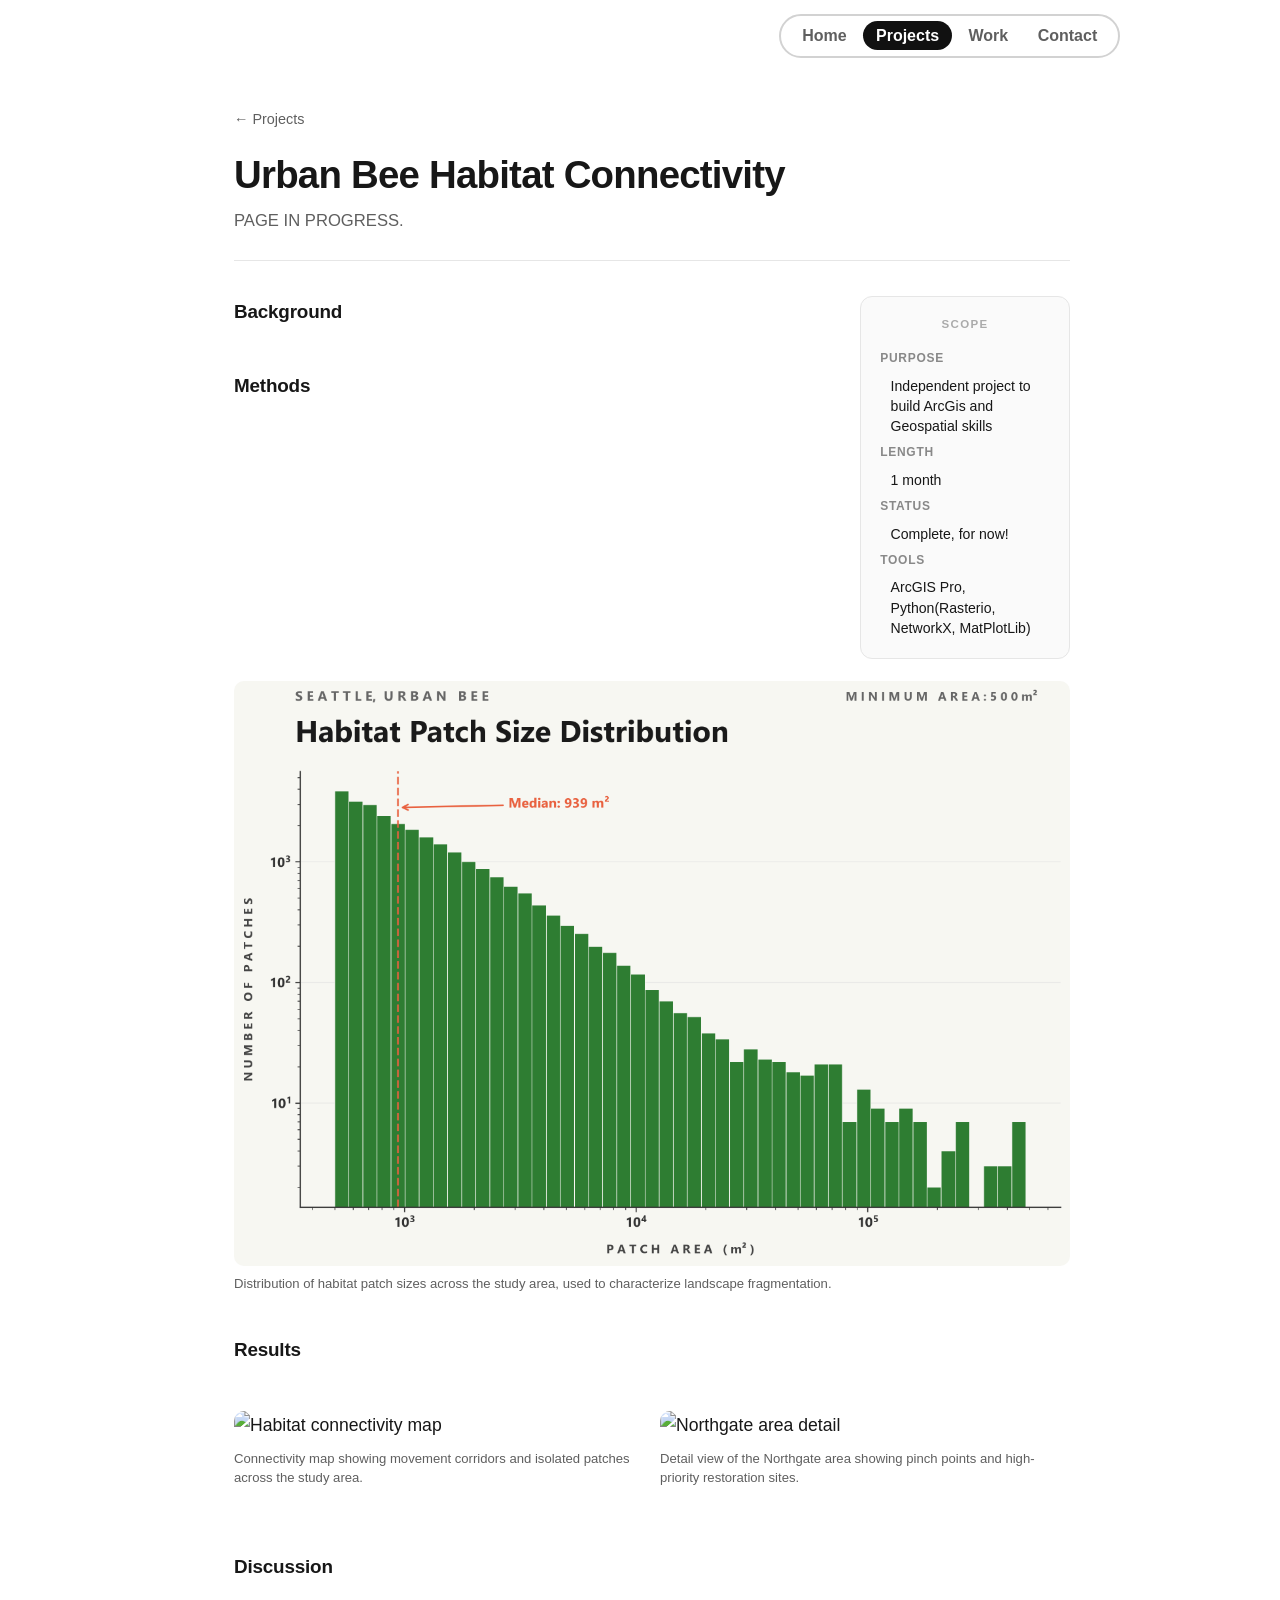
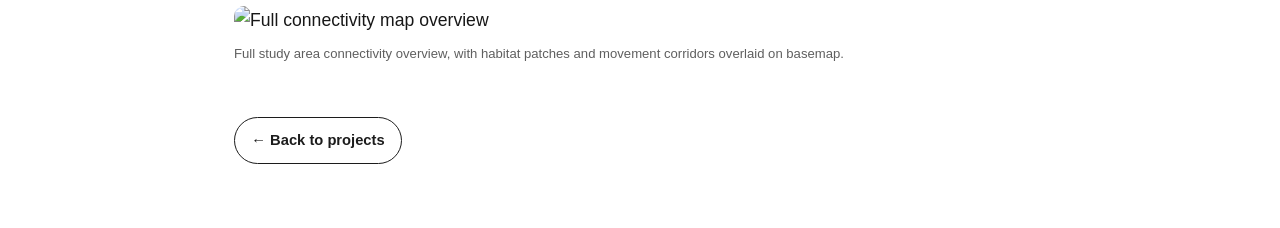
==== bee-connectivity.html @ 2d6f5b52 "Remove credit in footers" ====
<!DOCTYPE html>
<html lang="en">
  <head>
    <meta charset="utf-8" />
    <meta name="viewport" content="width=device-width,initial-scale=1" />
    <title>Urban Bee Habitat Connectivity | Samantha Hordyk</title>
    <link rel="stylesheet" href="styles.css" />
  </head>
  <body>
    <header class="site-header">
      <nav class="nav container">
        <div class="header-left"></div>
        <ul class="nav-links">
          <li><a href="index.html">Home</a></li>
          <li><a href="projects.html" class="active">Projects</a></li>
          <li><a href="work.html">Work</a></li>
          <li><a href="contact.html">Contact</a></li>
        </ul>
      </nav>
    </header>

    <main class="pj-page">
      <div class="pj-inner">
        <a href="projects.html" class="project-breadcrumb">&#8592; Projects</a>

        <header class="pj-header">
          <h1>Urban Bee Habitat Connectivity</h1>
          <p class="pj-lede">
            PAGE IN PROGRESS. 
          </p>
        </header>

        <div class="pj-layout">

          <aside class="pj-sidebar">
            <div class="scope-box">
              <p class="scope-label">SCOPE</p>
              <dl class="scope-list">
                <dt>Purpose</dt>
                <dd>Independent project to build ArcGis and Geospatial skills</dd>
                <dt>Length</dt>
                <dd>1 month</dd>
                <dt>Status</dt>
                <dd>Complete, for now!</dd>
                <dt>Tools</dt>
                <dd>ArcGIS Pro, Python(Rasterio, NetworkX, MatPlotLib)</dd>
              </dl>
            </div>
          </aside>

          <div class="pj-body">

            <section class="pj-section">
              <h2>Background</h2>
             
            </section>

            <section class="pj-section">
              <h2>Methods</h2>
              

              <figure class="pj-fig-placeholder">
                <img src="assets/Bees/patch_size_histogram_500_k100.png" alt="Patch size histogram" style="width:100%;border-radius:10px;display:block;" />
                <figcaption>Distribution of habitat patch sizes across the study area, used to characterize landscape fragmentation.</figcaption>
              </figure>

              
              </p>
            </section>

            <section class="pj-section">
              <h2>Results</h2>
              

              <div class="pj-fig-grid">
                <figure class="pj-fig-placeholder">
                  <img src="assets/Bees/connectivity_map_basemap_500_full.png" alt="Habitat connectivity map" style="width:100%;border-radius:10px;display:block;" />
                  <figcaption>Connectivity map showing movement corridors and isolated patches across the study area.</figcaption>
                </figure>
                <figure class="pj-fig-placeholder">
                  <img src="assets/Bees/northgate_detail_500_full.png" alt="Northgate area detail" style="width:100%;border-radius:10px;display:block;" />
                  <figcaption>Detail view of the Northgate area showing pinch points and high-priority restoration sites.</figcaption>
                </figure>
              </div>
            </section>

            <section class="pj-section">
              <h2>Discussion</h2>
              

              <figure class="pj-fig-placeholder pj-fig-wide">
                <img src="assets/Bees/connectivity_map_basemap_500_full.png" alt="Full connectivity map overview" style="width:100%;border-radius:10px;display:block;object-fit:cover;max-height:340px;" />
                <figcaption>Full study area connectivity overview, with habitat patches and movement corridors overlaid on basemap.</figcaption>
              </figure>

              <p>
                
              </p>
            </section>

          </div><!-- /pj-body -->

        </div><!-- /pj-layout -->

        <div class="project-actions">
          <a href="projects.html" class="button button-outline">&#8592; Back to projects</a>
        </div>
      </div><!-- /pj-inner -->
    </main>

    <script src="script.js"></script>
  </body>
</html>
---- styles.css ----
:root {
  --bg: #ffffff;
  --surface: #ffffff;
  --text: #171717;
  --muted: #5f5f5f;
  --accent: #1c1c1c;
  --accent-soft: #f6f6f6;
  --border: #e6e6e6;
  --radius: 14px;
  --shadow: 0 2px 8px rgba(0, 0, 0, 0.03);
}

* {
  box-sizing: border-box;
}

body {
  margin: 0;
  font-family: -apple-system, BlinkMacSystemFont, "SF Pro Text", "SF Pro Display",
    "Helvetica Neue", Helvetica, Arial, sans-serif;
  font-size: 110%; /* ~17.6px base */
  line-height: 1.7;
  color: var(--text);
  background: var(--bg);
  min-height: 100vh;
}

img {
  max-width: 100%;
  display: block;
}

.container {
  width: min(960px, calc(100% - 5rem));
  margin: 0 auto;
}

.site-header {
  position: sticky;
  top: 0;
  z-index: 50;
  backdrop-filter: blur(5px);
  background: rgba(255, 255, 255, 0.95);
  border-bottom: none;
}

.nav {
  min-height: 72px;
  display: flex;
  align-items: center;
  justify-content: space-between;
  gap: 1rem;
}

.header-left {
  position: relative;
  margin-left: 55px;
}

.earth-widget {
  width: 46px;
  height: 46px;
  border-radius: 50%;
  border: 3px solid #df5252;
  background: #ffffff;
  display: grid;
  place-items: center;
  cursor: pointer;
  padding: 0;
}

.earth-icon {
  width: 33px;
  height: 33px;
  border-radius: 50%;
  background: url("assets/earthicon.jpg") center / cover no-repeat;
  border: 1px solid #abd7e2;
}

.co2-popover {
  position: absolute;
  left: 0;
  top: calc(100% + 8px);
  min-width: 190px;
  padding: 0.55rem 0.65rem;
  border: 2px solid #e06a6a;
  border-radius: 10px;
  background: #ffffff;
  color: var(--text);
  box-shadow: none;
}

.co2-popover p {
  margin: 0;
  font-size: 0.86rem;
  line-height: 1.35;
}

.co2-popover p:first-child {
  white-space: nowrap;
}

.co2-popover sub {
  font-size: 0.68em;
  vertical-align: baseline;
  position: relative;
  bottom: -0.2em;
}

.co2-source {
  margin-top: 0.2rem;
  font-size: 0.73rem !important;
  line-height: 1.1;
  color: #7d7d7d;
}

.sr-only {
  position: absolute;
  width: 1px;
  height: 1px;
  padding: 0;
  margin: -1px;
  overflow: hidden;
  clip: rect(0, 0, 0, 0);
  white-space: nowrap;
  border: 0;
}

.nav-links {
  margin: 0;
  padding: 0.34rem 0.48rem;
  list-style: none;
  display: flex;
  gap: 0.2rem;
  flex-wrap: wrap;
  border: 2px solid #d2d2d2;
  border-radius: 999px;
  background: #ffffff;
}

.nav-links a {
  text-decoration: none;
  color: var(--muted);
  font-weight: 600;
  font-size: 1rem;
  padding: 0.38rem 0.82rem;
  border-radius: 999px;
}

.nav-links a:hover {
  color: var(--text);
  background: #f5f5f5;
}

.nav-links a.active {
  color: #ffffff;
  background: #111111;
}

.nav-links a.active:hover {
  color: #ffffff;
  background: #111111;
}

.hero {
  position: relative;
  overflow: hidden;
  padding: 4.5rem 0 3.2rem;
}

.hero-content {
  position: relative;
  text-align: center;
  z-index: 2;
}

.profile-row {
  position: relative;
  width: 100%;
  display: flex;
  align-items: center;
  justify-content: center;
  margin: 0 auto 1.65rem;
  transform: translateX(-54px);
}

.profile-wrap {
  position: relative;
  width: 164px;
  height: 164px;
  margin: 0;
  filter: none;
  transform: translateX(0);
}

.profile-photo {
  width: 100%;
  height: 100%;
  object-fit: cover;
  border-radius: 50%;
  margin: 0;
  border: 5px solid #d3d3d3;
  position: relative;
  z-index: 2;
  box-shadow:
    0 10px 24px rgba(0, 0, 0, 0.14),
    0 3px 8px rgba(0, 0, 0, 0.08);
}

.status-pill {
  display: inline-flex;
  align-items: center;
  justify-content: center;
  padding: 0.38rem 0.78rem;
  border-radius: 999px;
  font-size: 0.8rem;
  font-weight: 500;
  margin: 0;
  position: absolute;
  left: calc(50% + 96px);
  top: 50%;
  transform: translateY(-50%);
}

.status-pill-rainbow {
  border: 2.5px solid transparent;
  background: linear-gradient(#ffffff, #ffffff) padding-box,
    linear-gradient(
        120deg,
        #ff7a7a,
        #ffb86b,
        #ffe56b,
        #7ee787,
        #7dd3fc,
        #c4b5fd,
        #ff7a7a
      )
      border-box;
  background-size: 100% 100%, 280% 280%;
  background-position: 0 0, 0% 50%;
  animation: rainbow-shimmer 3.8s linear infinite;
}

.intro {
  font-size: 1rem;
  margin: 0 0 0.62rem;
  color: var(--muted);
}

.name {
  margin: 0 0 1.35rem;
  font-family: -apple-system, BlinkMacSystemFont, "SF Pro Display", "SF Pro Text",
    "Helvetica Neue", Helvetica, Arial, sans-serif;
  font-size: clamp(2.2rem, 5.4vw, 3.2rem);
  line-height: 1.05;
  letter-spacing: 0.012em;
}

.hero-line {
  width: min(640px, 100%);
  margin: 0 auto 1.35rem;
  font-size: 1.1rem;
  line-height: 1.55;
  color: var(--text);
}

.hero-actions {
  margin-top: 0;
  display: flex;
  justify-content: center;
  gap: 0.6rem;
  flex-wrap: wrap;
}

.hero-actions .button {
  padding: 0.82rem 1.3rem;
  font-size: 1.06rem;
}

.button {
  border: 1px solid var(--border);
  border-radius: 999px;
  padding: 0.62rem 1.02rem;
  font-weight: 600;
  text-decoration: none;
  cursor: pointer;
  font-size: 0.92rem;
}

.button-primary {
  background: #111111;
  color: #fff;
  border-color: #111111;
}

.button-primary:hover {
  background: #000000;
}

.button-outline {
  border-color: var(--accent);
  color: var(--accent);
  background: #fff;
}

.button-outline:hover {
  background: var(--accent-soft);
}

.rainbow-outline {
  position: relative;
  color: var(--text);
  border: 2px solid transparent;
  background: linear-gradient(
      #ffffff,
      #ffffff
    )
    padding-box,
    linear-gradient(
      120deg,
      #ff7a7a,
      #ffb86b,
      #ffe56b,
      #7ee787,
      #7dd3fc,
      #c4b5fd,
      #ff7a7a
    )
    border-box;
  background-size: 100% 100%, 280% 280%;
  background-position: 0 0, 0% 50%;
  animation: rainbow-shimmer 4s linear infinite;
}

@keyframes rainbow-shimmer {
  0% {
    background-position: 0 0, 0% 50%;
  }
  50% {
    background-position: 0 0, 100% 50%;
  }
  100% {
    background-position: 0 0, 200% 50%;
  }
}

.section {
  padding: 2.5rem 0;
}

.about p,
.page-intro p,
.cv-entry p,
.education-card p,
.project-detail-copy p,
.contact-card p {
  color: var(--muted);
}

.about p {
  font-size: 1.16rem;
  line-height: 1.78;
}

.about {
  max-width: 780px;
  margin-top: 2.1rem;
  margin-bottom: 2.5rem;
  margin-left: auto;
  margin-right: auto;
  border-top: 1px solid #ededed;
  border-bottom: 1px solid #ededed;
  padding-top: 1.3rem;
  padding-bottom: 1.3rem;
}

.page-main {
  padding: 2rem 0 3.4rem;
}

.page-intro h1,
.section h2 {
  margin-bottom: 0.5rem;
}

.page-intro h1 {
  font-size: clamp(2.1rem, 4.6vw, 2.8rem);
  font-weight: 800;
  line-height: 1.1;
  letter-spacing: -0.02em;
}

.projects-page {
  min-height: calc(100vh - 140px);
  padding-left: 4.5rem;
  padding-right: 4.5rem;
}

.projects-stage {
  min-height: calc(100vh - 220px);
  display: grid;
  grid-template-rows: 2fr 1fr;
  gap: 2.7rem;
}

.project-gallery {
  display: grid;
  grid-template-columns: repeat(3, minmax(0, 1fr));
  gap: 1.6rem;
  max-width: 860px;
  margin: 0 auto;
}
.project-thumb {
  display: flex;
  flex-direction: column;
  align-items: center;
  text-decoration: none;
  color: inherit;
  gap: 0.75rem;
}

.project-thumb-media {
  width: 100%;
  aspect-ratio: 1 / 1; /* make tiles square */
  overflow: hidden;
  border-radius: 12px;
  background: #fff;
  box-shadow: 0 6px 18px rgba(12,12,12,0.06);
  border: 1.5px solid #e2e8f0;
}

.project-thumb-media img {
  width: 100%;
  height: 100%;
  object-fit: cover;
  display: block;
}

.project-thumb-placeholder {
  background: linear-gradient(135deg, #e8f0e8 0%, #d4e8d4 50%, #c8dfc8 100%);
}

/* smooth image transform and specific zoom for one tile */
.project-thumb-media img {
  transition: transform 260ms cubic-bezier(.2,.9,.3,1);
  transform-origin: center center;
}
.project-thumb-media img.zoom-in {
  transform: scale(1.08);
}

.project-thumb-title {
  display: flex;
  justify-content: center;
  align-items: center;
  margin-top: 0.6rem;
  text-align: center;
  font-size: 0.92rem;
  font-weight: 600;
  color: #ffffff;
  padding: 0.55rem 1rem;
  border-radius: 12px;
  background: #c4c4c4;
  border: 2px solid transparent;
  width: 100%;
  transition: background 200ms;
}

.project-thumb:hover .project-thumb-title {
  background: #b0b0b0;
}

/* Add spacing between the intro and the gallery */
.projects-stage { margin-top: 3rem; }

.project-detail {
  display: grid;
  grid-template-columns: 1fr minmax(180px, 34%);
  gap: 1rem;
  background: transparent;
  border: 0;
  border-radius: 0;
  box-shadow: none;
  padding: 0;
  min-height: 100%;
}

.project-detail-copy h2 {
  margin-top: 0.1rem;
  margin-bottom: 0.45rem;
}

.project-detail-copy p {
  margin: 0;
  color: var(--muted);
  font-size: 1rem;
}

.project-detail-description {
  display: grid;
  gap: 0.55rem;
}

.project-detail-side {
  border: 0;
  border-radius: 0;
  min-height: 170px;
  display: grid;
  place-items: center;
  overflow: visible;
  background: transparent;
}

.project-detail-side img {
  width: 100%;
  height: 100%;
  max-height: 340px;
  object-fit: contain;
}

.project-detail-side p {
  margin: 0;
  font-size: 0.82rem;
  color: #9a9a9a;
}

.project-detail-side.is-empty img {
  display: none;
}

.cv-layout {
  display: grid;
  gap: 3.2rem;
  max-width: 820px;
  margin-top: 1.2rem;
  margin-bottom: 1.4rem;
  margin-left: auto;
  margin-right: auto;
  padding-left: 2.5rem;
  padding-right: 2.5rem;
}

.cv-page-heading {
  font-size: clamp(2.1rem, 4.6vw, 2.8rem);
  font-weight: 800;
  line-height: 1.08;
  margin: 0 0 0.8rem;
  letter-spacing: -0.02em;
  padding-bottom: 0.9rem;
  position: relative;
}

.cv-page-heading::after {
  content: '';
  position: absolute;
  bottom: 0;
  left: 0;
  width: 2.8rem;
  height: 1.5px;
  background: #cccccc;
}

.cv-page-subhead {
  color: var(--muted);
  font-size: 1rem;
  margin: 0 0 1.6rem;
}

.cv-section-label {
  font-size: 0.78rem;
  font-weight: 700;
  letter-spacing: 0.1em;
  text-transform: uppercase;
  color: #aaaaaa;
  margin: 0 0 1.8rem;
}

.cv-experience {
  display: grid;
  gap: 0;
  padding-left: 2rem;
}

.cv-experience h2,
.cv-education h2 {
  margin: 0 0 0.6rem;
}

.cv-entry {
  position: relative;
  padding: 0 0 0.5rem 1.8rem;
  margin-bottom: 2.2rem;
}

/* pin circle head */
.cv-entry::before {
  content: '';
  position: absolute;
  left: -0.45rem;
  top: 3px;
  width: 13px;
  height: 13px;
  border-radius: 50%;
  background: #9aabb8;
  box-shadow: 0 1px 3px rgba(0,0,0,0.18);
  z-index: 1;
}

/* vertical line runs only the height of the entry content, stops before the margin gap */
.cv-entry::after {
  content: '';
  position: absolute;
  left: 0;
  top: 16px;
  bottom: 0;
  width: 1.5px;
  background: #dedede;
}

.cv-entry:last-child {
  margin-bottom: 0;
}

.cv-entry-head,
.education-head {
  display: flex;
  justify-content: space-between;
  align-items: baseline;
  gap: 1rem;
  margin-bottom: 0.25rem;
}

.cv-entry-head h3,
.education-head h3 {
  margin: 0;
  font-size: 1.06rem;
  font-weight: 700;
}

.cv-entry-head span,
.education-head span {
  color: #aaaaaa;
  font-size: 0.88rem;
  font-weight: 500;
  white-space: nowrap;
  flex-shrink: 0;
}

.cv-org {
  margin: 0 0 0.4rem;
  color: #7a8fa6;
  font-weight: 800;
  font-size: 0.95rem;
}

.cv-entry p:last-child {
  margin: 0;
}

.education-grid {
  display: grid;
  grid-template-columns: repeat(2, minmax(0, 1fr));
  gap: 1rem;
}

.education-card {
  border: 1px solid var(--border);
  border-radius: 12px;
  padding: 1rem;
  background: #ffffff;
  box-shadow: none;
}

.education-card p {
  margin: 0.4rem 0 0;
  font-size: 0.88rem;
}

.cv-awards {
  padding-top: 0.2rem;
}

.cv-awards .cv-section-label {
  color: var(--text);
  letter-spacing: 0.06em;
  text-align: left;
  margin-bottom: 0.4rem;
}

.cv-awards-list {
  margin: 0;
  color: var(--muted);
  font-size: 0.95rem;
  line-height: 1.9;
  text-align: center;
}

.contact-page {
  padding-left: 2.5rem;
  padding-right: 2.5rem;
}

.contact-page .contact-actions {
  display: flex;
  flex-direction: column;
  align-items: center;
  gap: 0.75rem;
  margin-top: 1.6rem;
}

.contact-centered {
  display: flex;
  flex-direction: column;
  align-items: center;
  padding-top: 1rem;
  max-width: 820px;
  margin: 0 auto;
  padding-left: 2.5rem;
  padding-right: 2.5rem;
}

.contact-centered .page-intro {
  align-self: flex-start;
  width: 100%;
  padding-bottom: 1.2rem;
  border-bottom: 1.5px solid #e6e6e6;
  margin-bottom: 0.5rem;
}


.contact-info {
  background: var(--surface);
  border: 1px solid var(--border);
  border-radius: var(--radius);
  box-shadow: var(--shadow);
  padding: 1.2rem;
  display: grid;
  align-content: center;
  gap: 0.8rem;
}

.contact-card h2,
.contact-info h2 {
  margin-top: 0;
}

.contact-card {
  display: flex;
  align-items: center;
  justify-content: center;
  min-height: 100%;
  padding: 0;
}

.contact-actions {
  display: flex;
  flex-direction: column;
  gap: 0.8rem;
  justify-content: center;
  align-items: center;
}

.social-btn {
  display: inline-flex;
  align-items: center;
  justify-content: center;
  gap: 0.62rem;
  text-decoration: none;
  color: var(--text);
  min-width: 240px;
  min-height: 64px;
  padding: 1rem 1.6rem;
  border: 2px solid var(--border);
  border-radius: 999px;
  background: #ffffff;
  font-weight: 600;
  font-size: 1rem;
  transition: box-shadow 200ms, border-color 200ms;
}

.social-btn-email {
  border-color: transparent;
  background: linear-gradient(#ffffff, #ffffff) padding-box,
    linear-gradient(
      120deg,
      #ff7a7a,
      #ffb86b,
      #ffe56b,
      #7ee787,
      #7dd3fc,
      #c4b5fd,
      #ff7a7a
    ) border-box;
  background-size: 100% 100%, 280% 280%;
  background-position: 0 0, 0% 50%;
  animation: rainbow-shimmer 3.8s linear infinite;
}

.contact-location {
  display: inline-flex;
  align-items: center;
  gap: 0.45rem;
  color: var(--muted);
  font-size: 0.95rem;
  margin: 0.3rem 0 0;
}

.contact-location svg {
  width: 15px;
  height: 15px;
  fill: #9aabb8;
  flex-shrink: 0;
}

.social-btn svg {
  width: 20px;
  height: 20px;
  fill: #5f5f5f;
  flex: 0 0 auto;
}

.social-btn:hover {
  border-color: transparent;
  background: linear-gradient(#ffffff, #ffffff) padding-box,
    linear-gradient(
        120deg,
        #ff7a7a,
        #ffb86b,
        #ffe56b,
        #7ee787,
        #7dd3fc,
        #c4b5fd,
        #ff7a7a
      )
      border-box;
  background-size: 100% 100%, 280% 280%;
  background-position: 0 0, 0% 50%;
  animation: rainbow-shimmer 3.8s linear infinite;
}

.social-btn:hover svg {
  fill: #1f1f1f;
}

.contact-info-email {
  margin: 0;
  font-size: 1.08rem;
  font-weight: 600;
  display: inline-block;
  padding: 0.45rem 1rem;
  border-radius: 999px;
  border: 2px solid transparent;
  background: linear-gradient(#ffffff, #ffffff) padding-box,
    linear-gradient(
      120deg,
      #ff7a7a,
      #ffb86b,
      #ffe56b,
      #7ee787,
      #7dd3fc,
      #c4b5fd,
      #ff7a7a
    ) border-box;
  background-size: 100% 100%, 280% 280%;
  background-position: 0 0, 0% 50%;
  animation: rainbow-shimmer 3.8s linear infinite;
}

.contact-info-location {
  margin: 0;
  display: inline-flex;
  align-items: center;
  gap: 0.45rem;
  color: var(--muted);
  font-size: 0.98rem;
}

.contact-info-location svg {
  width: 16px;
  height: 16px;
  fill: #777777;
  flex: 0 0 auto;
}

.tech-stack {
  margin-bottom: 0.5rem;
  padding-top: 1.2rem;
}

.tech-stack-head {
  text-align: left;
}

.tech-marquee {
  width: 100%;
  overflow: hidden;
  margin-top: 0.8rem;
  padding: 0.35rem 0;
}

.tech-track {
  width: max-content;
  display: flex;
  gap: 0.8rem;
  align-items: center;
  animation: tech-scroll 30s linear infinite;
}

.tech-pill {
  display: inline-flex;
  align-items: center;
  justify-content: center;
  padding: 0.62rem 1rem;
  border-radius: 999px;
  border: 1px solid var(--border);
  background: #ffffff;
  color: var(--accent);
  font-size: 0.9rem;
  font-weight: 700;
  white-space: nowrap;
}

@keyframes tech-scroll {
  from {
    transform: translateX(0);
  }
  to {
    transform: translateX(-50%);
  }
}

.site-footer {
  border-top: 1px solid var(--border);
  background: #ffffff;
}

.footer-wrap {
  min-height: 70px;
  display: flex;
  align-items: center;
  justify-content: center;
}

@media (max-width: 640px) {
  .header-left {
    margin-left: 0;
  }

  .container {
    width: min(960px, calc(100% - 2rem));
  }

  .profile-wrap {
    width: 132px;
    height: 132px;
    transform: translateX(0);
  }

  .profile-row {
    margin-bottom: 1.35rem;
    transform: translateX(-32px);
  }

  .status-pill {
    left: calc(50% + 78px);
    font-size: 0.74rem;
    padding: 0.33rem 0.66rem;
  }

  .hero {
    padding-top: 3.4rem;
  }

  .projects-stage {
    min-height: auto;
    grid-template-rows: auto auto;
  }

  .project-gallery {
    grid-template-columns: 1fr;
  }

  .project-detail {
    grid-template-columns: 1fr;
  }

  .education-grid {
    grid-template-columns: 1fr;
  }

  .tech-track {
    animation-duration: 24s;
  }
}

@media (prefers-reduced-motion: reduce) {
  .tech-track {
    animation: none;
  }

  .rainbow-outline {
    animation: none;
  }
}

/* Project subpage styles */
.project-breadcrumb {
  display: inline-flex;
  align-items: center;
  gap: 0.35rem;
  color: var(--muted);
  text-decoration: none;
  font-size: 0.9rem;
  font-weight: 500;
  margin-bottom: 1.4rem;
}

.project-breadcrumb:hover {
  color: var(--text);
}

.project-page-header {
  border-bottom: 1px solid var(--border);
  padding-bottom: 1.4rem;
  margin-bottom: 2rem;
}

.project-page-header h1 {
  margin: 0 0 0.6rem;
  font-size: clamp(1.6rem, 3.8vw, 2.2rem);
  line-height: 1.15;
}

.project-page-intro {
  margin: 0;
  color: var(--muted);
  font-size: 1.02rem;
  line-height: 1.65;
  max-width: 680px;
}

.project-figures {
  display: grid;
  grid-template-columns: repeat(auto-fit, minmax(280px, 1fr));
  gap: 1.2rem;
}

.project-figures.single {
  grid-template-columns: 1fr;
  max-width: 820px;
}

.project-figures.poster {
  grid-template-columns: 1fr;
  max-width: 680px;
  margin: 0 auto;
}

.project-figure {
  border: 1.5px solid var(--border);
  border-radius: 12px;
  overflow: hidden;
  background: #fafafa;
}

.project-figure img {
  width: 100%;
  display: block;
  object-fit: contain;
}

.project-figure figcaption {
  padding: 0.55rem 0.8rem;
  font-size: 0.82rem;
  color: var(--muted);
  border-top: 1px solid var(--border);
  line-height: 1.4;
}

.project-actions {
  margin-top: 2rem;
  display: flex;
  gap: 0.6rem;
  flex-wrap: wrap;
  align-items: center;
}

/* ── Project subpage template ──────────────────────────────── */

/* Outer wrapper — sets the generous side margins */
.pj-page {
  padding: 2rem 0 4rem;
}

/* Inner content — narrower than the default container for bigger side margins */
.pj-inner {
  width: min(860px, calc(100% - 10rem));
  margin: 0 auto;
  padding-left: 1.5rem;
}

/* Page header: title + lede above the two-column body */
.pj-header {
  border-bottom: 1px solid var(--border);
  padding-bottom: 1.6rem;
  margin-bottom: 2.2rem;
}

.pj-header h1 {
  margin: 0 0 0.65rem;
  font-size: clamp(1.7rem, 3.8vw, 2.4rem);
  font-weight: 800;
  line-height: 1.1;
  letter-spacing: -0.02em;
}

.pj-lede {
  margin: 0;
  color: var(--muted);
  font-size: 1.04rem;
  line-height: 1.68;
  max-width: 640px;
}

/* Layout: scope box floats top-right, body text wraps beneath it */
.pj-layout {
  display: block;
}

.pj-layout::after {
  content: '';
  display: table;
  clear: both;
}

.pj-sidebar {
  float: right;
  width: 210px;
  margin-left: 2.6rem;
  margin-bottom: 1.4rem;
}

/* Main body */
.pj-body {
  min-width: 0;
}

/* Individual subsections */
.pj-section {
  margin-bottom: 2.6rem;
}

.pj-section:last-child {
  margin-bottom: 0;
}

.pj-section h2 {
  margin: 0 0 0.7rem;
  font-size: 1.18rem;
  font-weight: 700;
  letter-spacing: -0.01em;
}

.pj-section p {
  margin: 0 0 1rem;
  color: var(--muted);
  font-size: 1rem;
  line-height: 1.72;
}

.pj-section p:last-child {
  margin-bottom: 0;
}

/* Figure wrapper — used for both real images and placeholders */
.pj-fig-placeholder {
  margin: 1.4rem 0;
}

.pj-fig-placeholder figcaption {
  margin-top: 0.5rem;
  font-size: 0.82rem;
  color: var(--muted);
  line-height: 1.45;
}

/* Dashed placeholder box — only shown when there is no <img> */
.pj-fig-box {
  width: 100%;
  aspect-ratio: 16 / 9;
  background: #f0f0f0;
  border: 1.5px dashed #d0d0d0;
  border-radius: 10px;
  display: grid;
  place-items: center;
  color: #aaaaaa;
  font-size: 0.88rem;
  font-weight: 500;
  letter-spacing: 0.02em;
}

/* Wide single figure */
.pj-fig-wide .pj-fig-box {
  aspect-ratio: 21 / 9;
}

/* Two-up figure grid */
.pj-fig-grid {
  display: grid;
  grid-template-columns: repeat(2, 1fr);
  gap: 1rem;
  margin: 1.4rem 0;
}

.scope-box {
  border: 1.5px solid var(--border);
  border-radius: 12px;
  padding: 1.1rem 1.2rem 1.2rem;
  background: #fafafa;
}

.scope-label {
  margin: 0 0 0.85rem;
  font-size: 0.72rem;
  font-weight: 800;
  letter-spacing: 0.12em;
  text-transform: uppercase;
  color: #aaaaaa;
  text-align: center;
}

.scope-list {
  margin: 0;
  padding: 0;
  display: grid;
  gap: 0.35rem;
}

.scope-list dt {
  font-size: 0.75rem;
  font-weight: 700;
  letter-spacing: 0.06em;
  text-transform: uppercase;
  color: #888888;
  margin-bottom: 0.1rem;
}

.scope-list dd {
  margin: 0 0 0 0.65rem;
  font-size: 0.88rem;
  color: var(--text);
  line-height: 1.45;
}

@media (max-width: 760px) {
  .pj-inner {
    width: min(860px, calc(100% - 3rem));
  }

  .pj-sidebar {
    float: none;
    width: 100%;
    margin-left: 0;
    margin-bottom: 1.6rem;
  }

  .pj-fig-grid {
    grid-template-columns: 1fr;
  }
}

/* ── Project modal styles ──────────────────────────────────── */
.project-modal {
  position: fixed;
  inset: 0;
  display: grid;
  place-items: center;
  z-index: 120;
}
.project-modal[hidden] { display: none !important; }
.modal-backdrop {
  position: absolute;
  inset: 0;
  background: rgba(10, 10, 10, 0.55);
  z-index: 120;
  pointer-events: auto;
}
.modal-dialog {
  position: relative;
  width: min(920px, calc(100% - 3rem));
  max-height: calc(100vh - 4rem);
  background: #fff;
  border-radius: 12px;
  box-shadow: 0 18px 50px rgba(0,0,0,0.35);
  overflow: auto;
  padding: 1.25rem;
  z-index: 121;
  pointer-events: auto;
}
.modal-close {
  position: absolute;
  right: 0.6rem;
  top: 0.6rem;
  border: 0;
  background: transparent;
  font-size: 1.05rem;
  cursor: pointer;
  z-index: 122;
}
.project-modal { pointer-events: auto; }
.modal-header h3 { margin: 0 0 0.6rem 0; }
.modal-body { display: grid; gap: 1rem; }
.modal-gallery { display: grid; gap: 0.6rem; align-items: center; }
.modal-gallery img { width: 100%; max-height: 480px; object-fit: contain; border-radius: 8px; }
.modal-copy p { margin: 0 0 0.6rem 0; color: var(--muted); }
.modal-links a { display: inline-block; margin-right: 0.6rem; margin-top: 0.6rem; }
.modal-nav { display: flex; gap: 0.6rem; justify-content: flex-end; margin-top: 0.6rem; }

@media (max-width: 640px) {
  .modal-dialog { width: calc(100% - 2rem); padding: 0.9rem; }
  .modal-gallery img { max-height: 260px; }
}
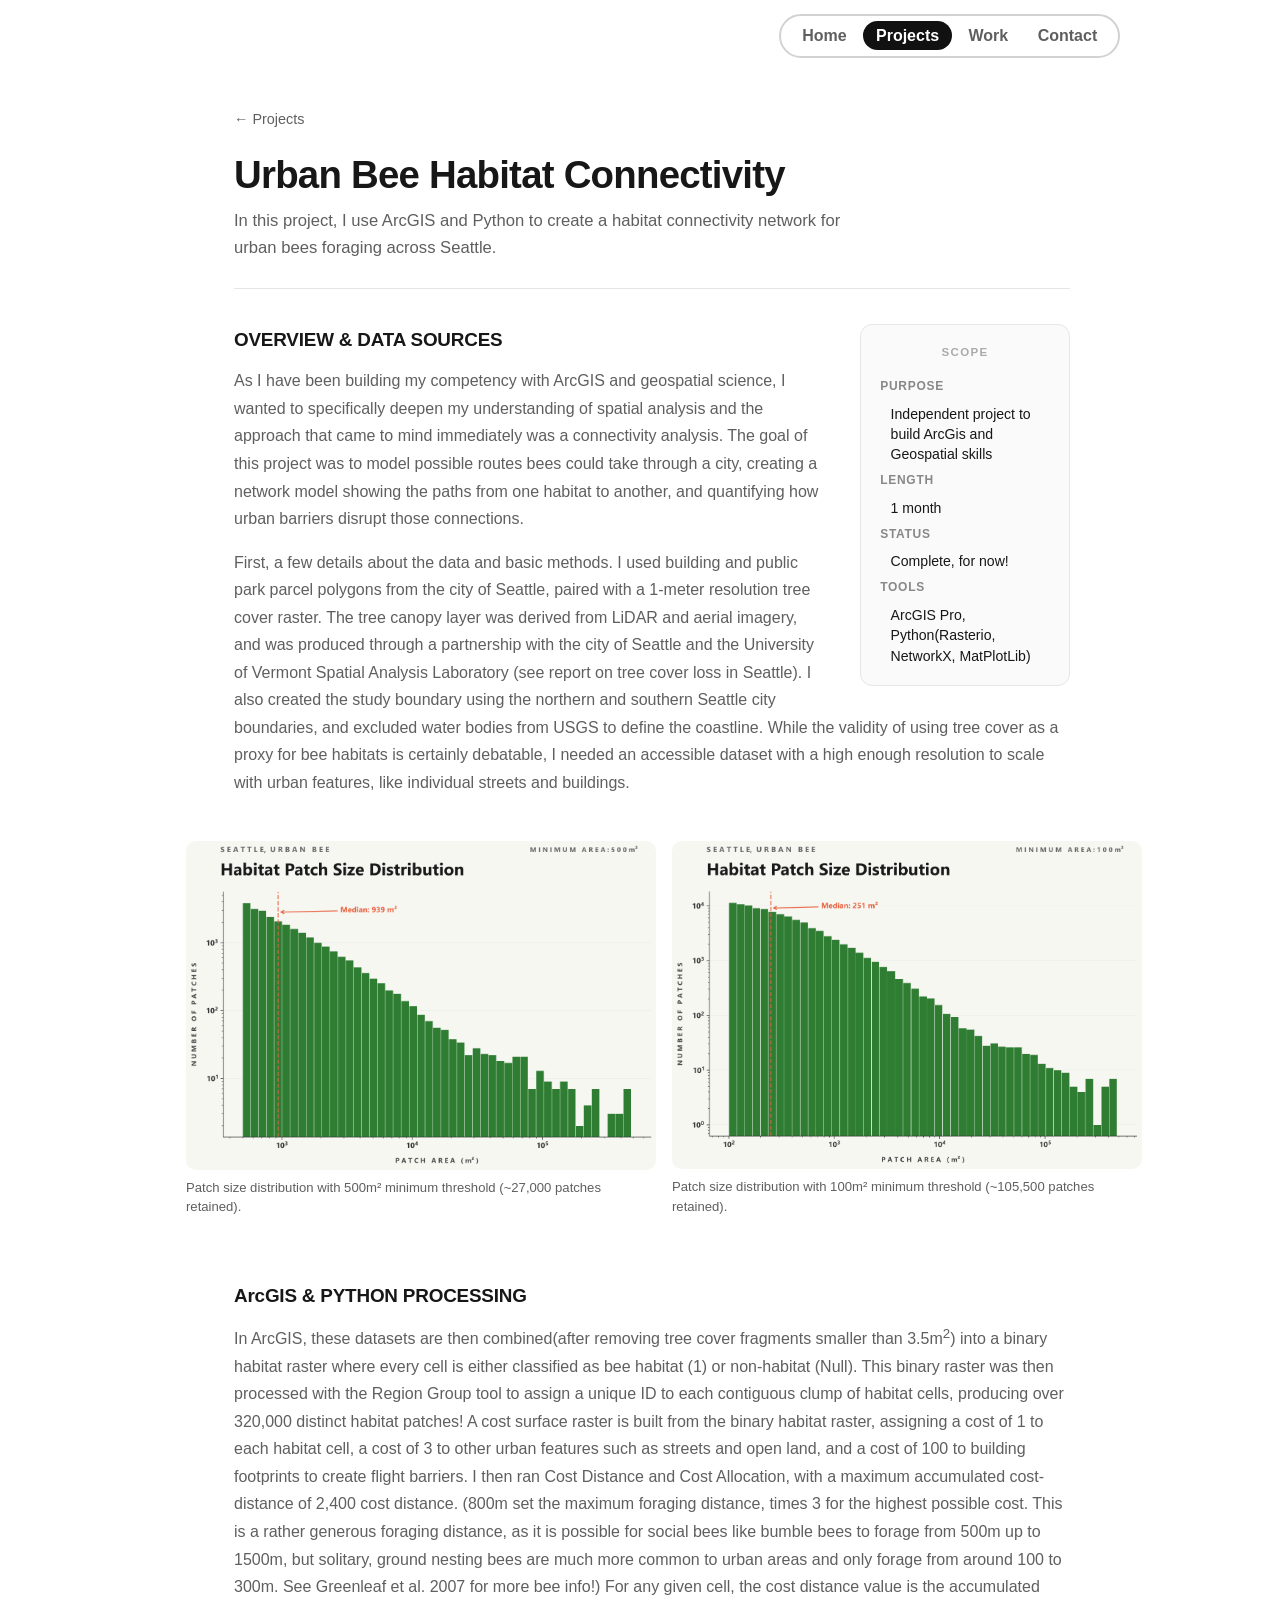
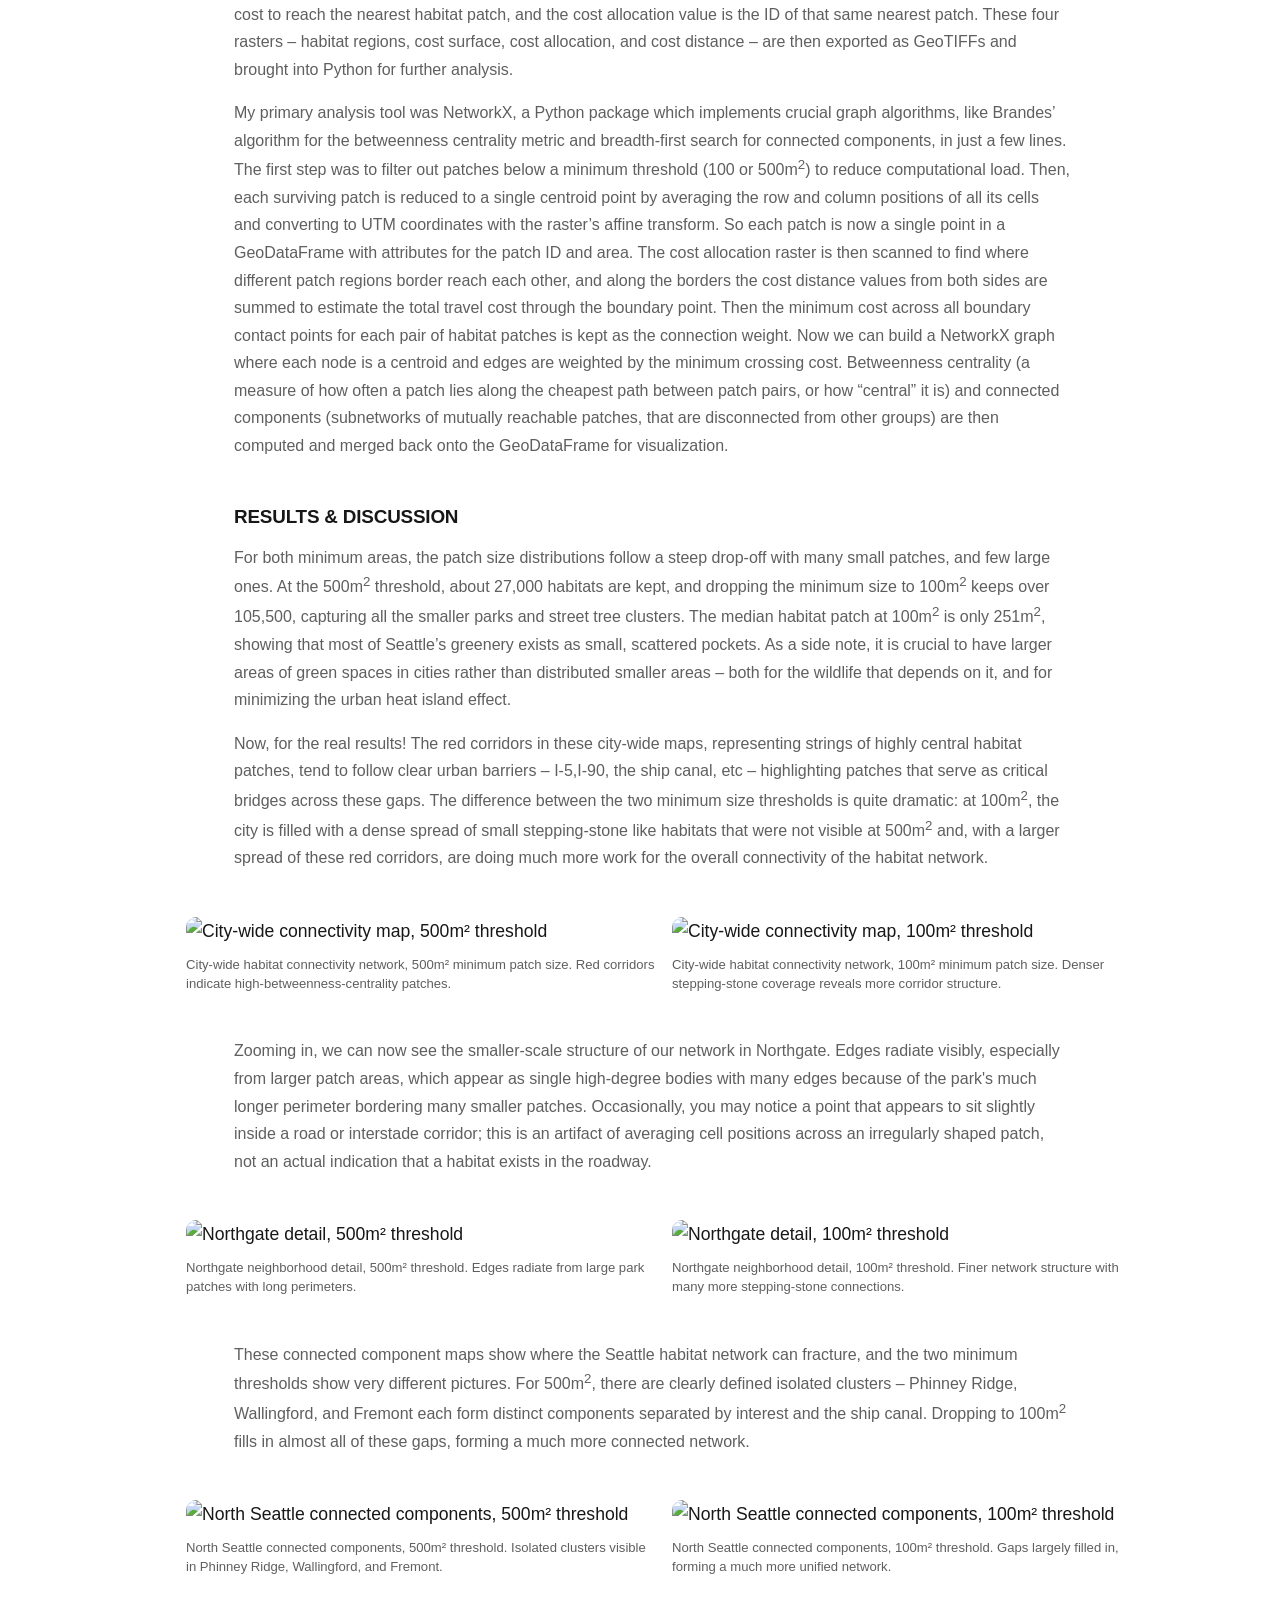
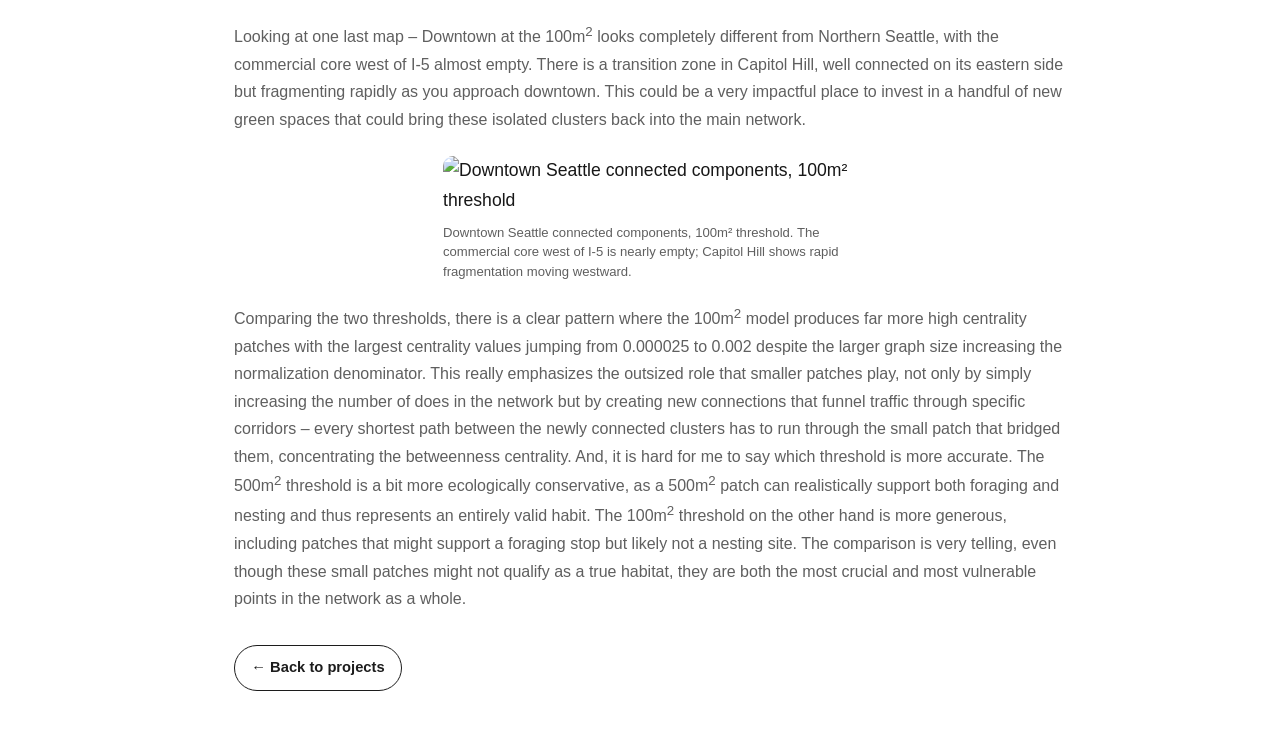
==== commit 270e7b2c: "Updating connectivity project page" ====
--- a/bee-connectivity.html
+++ b/bee-connectivity.html
@@ -26,7 +26,7 @@
         <header class="pj-header">
           <h1>Urban Bee Habitat Connectivity</h1>
           <p class="pj-lede">
-            PAGE IN PROGRESS. 
+           In this project, I use ArcGIS and Python to create a habitat connectivity network for urban bees foraging across Seattle. 
           </p>
         </header>
 
@@ -51,52 +51,94 @@
           <div class="pj-body">
 
             <section class="pj-section">
-              <h2>Background</h2>
-             
-            </section>
-
-            <section class="pj-section">
-              <h2>Methods</h2>
-              
-
-              <figure class="pj-fig-placeholder">
-                <img src="assets/Bees/patch_size_histogram_500_k100.png" alt="Patch size histogram" style="width:100%;border-radius:10px;display:block;" />
-                <figcaption>Distribution of habitat patch sizes across the study area, used to characterize landscape fragmentation.</figcaption>
-              </figure>
-
-              
-              </p>
-            </section>
-
-            <section class="pj-section">
-              <h2>Results</h2>
-              
-
-              <div class="pj-fig-grid">
+              <h2>OVERVIEW & DATA SOURCES</h2>
+             <P>
+              As I have been building my competency with ArcGIS and geospatial science, I wanted to specifically deepen my understanding of spatial analysis and the approach that came to mind immediately was a connectivity analysis. The goal of this project was to model possible routes bees could take through a city, creating a network model showing the paths from one habitat to another, and quantifying how urban barriers disrupt those connections. 
+             </P><P>
+              First, a few details about the data and basic methods. I used building and public park parcel polygons from the city of Seattle, paired with a 1-meter resolution tree cover raster. The tree canopy layer was derived from LiDAR and aerial imagery, and was produced through a partnership with the city of Seattle and the University of Vermont Spatial Analysis Laboratory (see report on tree cover loss in Seattle).  I also created the study boundary using the northern and southern Seattle city boundaries, and excluded water bodies from USGS to define the coastline. While the validity of using tree cover as a proxy for bee habitats is certainly debatable, I needed an accessible dataset with a high enough resolution to scale with urban features, like individual streets and buildings. 
+             </P>
+             <div class="pj-fig-grid">
                 <figure class="pj-fig-placeholder">
-                  <img src="assets/Bees/connectivity_map_basemap_500_full.png" alt="Habitat connectivity map" style="width:100%;border-radius:10px;display:block;" />
-                  <figcaption>Connectivity map showing movement corridors and isolated patches across the study area.</figcaption>
+                  <img src="assets/Bees/patch_size_histogram_500.png" alt="Patch size histogram, 500m² minimum" style="width:100%;border-radius:10px;display:block;" />
+                  <figcaption>Patch size distribution with 500m² minimum threshold (~27,000 patches retained).</figcaption>
                 </figure>
                 <figure class="pj-fig-placeholder">
-                  <img src="assets/Bees/northgate_detail_500_full.png" alt="Northgate area detail" style="width:100%;border-radius:10px;display:block;" />
-                  <figcaption>Detail view of the Northgate area showing pinch points and high-priority restoration sites.</figcaption>
+                  <img src="assets/Bees/patch_size_histogram_100.png" alt="Patch size histogram, 100m² minimum" style="width:100%;border-radius:10px;display:block;" />
+                  <figcaption>Patch size distribution with 100m² minimum threshold (~105,500 patches retained).</figcaption>
                 </figure>
               </div>
             </section>
 
             <section class="pj-section">
-              <h2>Discussion</h2>
+              <h2>ArcGIS & PYTHON PROCESSING</h2>
+              <P>
+                In ArcGIS, these datasets are then combined(after removing tree cover fragments smaller than 3.5m<sup>2</sup>) into a binary habitat raster where every cell is either classified as bee habitat (1) or non-habitat (Null). This binary raster was then processed with the Region Group tool to assign a unique ID to each contiguous clump of habitat cells, producing over 320,000 distinct habitat patches! A cost surface raster is built from the binary habitat raster, assigning a cost of 1 to each habitat cell, a cost of 3 to other urban features such as streets and open land, and a cost of 100 to building footprints to create flight barriers. I then ran Cost Distance and Cost Allocation, with a maximum accumulated cost-distance of 2,400 cost distance. (800m set the maximum foraging distance, times 3 for the highest possible cost. This is a rather generous foraging distance, as it is possible for social bees like bumble bees to forage from 500m up to 1500m, but solitary, ground nesting bees are much more common to urban areas and only forage from around 100 to 300m. See Greenleaf et al. 2007 for more bee info!) For any given cell, the cost distance value is the accumulated cost to reach the nearest habitat patch, and the cost allocation value is the ID of that same nearest patch. These four rasters – habitat regions, cost surface, cost allocation, and cost distance – are then exported as GeoTIFFs and brought into Python for further analysis. 
+              </P>
+              <P>
+                My primary analysis tool was NetworkX, a Python package which implements crucial graph algorithms, like Brandes’ algorithm for the betweenness centrality metric and breadth-first search for connected components, in just a few lines. The first step was to filter out patches below a minimum threshold (100 or 500m<sup>2</sup>) to reduce computational load. Then, each surviving patch is reduced to a single centroid point by averaging the row and column positions of all its cells and converting to UTM coordinates with the raster’s affine transform. So each patch is now a single point in a GeoDataFrame with attributes for the patch ID and area. The cost allocation raster is then scanned to find where different patch regions border reach each other, and along the borders the cost distance values from both sides are summed to estimate the total travel cost through the boundary point. Then the minimum cost across all boundary contact points for each pair of habitat patches is kept as the connection weight. Now we can build a NetworkX graph where each node is a centroid and edges are weighted by the minimum crossing cost. Betweenness centrality (a measure of how often a patch lies along the cheapest path between patch pairs, or how “central” it is) and connected components (subnetworks of mutually reachable patches, that are disconnected from other groups) are then computed and merged back onto the GeoDataFrame for visualization. 
+              </P>
               
 
-              <figure class="pj-fig-placeholder pj-fig-wide">
-                <img src="assets/Bees/connectivity_map_basemap_500_full.png" alt="Full connectivity map overview" style="width:100%;border-radius:10px;display:block;object-fit:cover;max-height:340px;" />
-                <figcaption>Full study area connectivity overview, with habitat patches and movement corridors overlaid on basemap.</figcaption>
+            </section>
+
+            <section class="pj-section">
+              <h2>RESULTS & DISCUSSION</h2>
+              <P>
+                For both minimum areas, the patch size distributions follow a steep drop-off with many small patches, and few large ones. At the 500m<sup>2</sup> threshold, about 27,000 habitats are kept, and dropping the minimum size to 100m<sup>2</sup> keeps over 105,500, capturing all the smaller parks and street tree clusters. The median habitat patch at 100m<sup>2</sup> is only 251m<sup>2</sup>, showing that most of Seattle’s greenery exists as small, scattered pockets. As a side note, it is crucial to have larger areas of green spaces in cities rather than distributed smaller areas – both for the wildlife that depends on it, and for minimizing the urban heat island effect.
+              </P>
+              <p>Now, for the real results! The red corridors in these city-wide maps, representing strings of highly central habitat patches, tend to follow clear urban barriers – I-5,I-90, the ship canal, etc – highlighting patches that serve as critical bridges across these gaps. The difference between the two minimum size thresholds is quite dramatic: at 100m<sup>2</sup>, the city is filled with a dense spread of small stepping-stone like habitats that were not visible at 500m<sup>2</sup> and, with a larger spread of these red corridors, are doing much more work for the overall connectivity of the habitat network. 
+                </p>
+                <div class="pj-fig-grid">
+                  <figure class="pj-fig-placeholder">
+                    <img src="assets/Bees/connectivity_map_basemap_500_full.png" alt="City-wide connectivity map, 500m² threshold" style="width:100%;border-radius:10px;display:block;" />
+                    <figcaption>City-wide habitat connectivity network, 500m² minimum patch size. Red corridors indicate high-betweenness-centrality patches.</figcaption>
+                  </figure>
+                  <figure class="pj-fig-placeholder">
+                    <img src="assets/Bees/connectivity_map_basemap_100_full.png" alt="City-wide connectivity map, 100m² threshold" style="width:100%;border-radius:10px;display:block;" />
+                    <figcaption>City-wide habitat connectivity network, 100m² minimum patch size. Denser stepping-stone coverage reveals more corridor structure.</figcaption>
+                  </figure>
+                </div>
+                 <p>
+                  Zooming in, we can now see the smaller-scale structure of our network in Northgate. Edges radiate visibly, especially from larger patch areas, which appear as single high-degree bodies with many edges because of the park's much longer perimeter bordering many smaller patches.  Occasionally, you may notice a point that appears to sit slightly inside a road or interstade corridor; this is an artifact of averaging cell positions across an irregularly shaped patch, not an actual indication that a habitat exists in the roadway. 
+                 </p>
+                 <div class="pj-fig-grid">
+                   <figure class="pj-fig-placeholder">
+                     <img src="assets/Bees/northgate_detail_500_full.png" alt="Northgate detail, 500m² threshold" style="width:100%;border-radius:10px;display:block;" />
+                     <figcaption>Northgate neighborhood detail, 500m² threshold. Edges radiate from large park patches with long perimeters.</figcaption>
+                   </figure>
+                   <figure class="pj-fig-placeholder">
+                     <img src="assets/Bees/northgate_detail_100_full.png" alt="Northgate detail, 100m² threshold" style="width:100%;border-radius:10px;display:block;" />
+                     <figcaption>Northgate neighborhood detail, 100m² threshold. Finer network structure with many more stepping-stone connections.</figcaption>
+                   </figure>
+                 </div>
+              <p>
+                These connected component maps show where the Seattle habitat network can fracture, and the two minimum thresholds show very different pictures. For 500m<sup>2</sup>, there are clearly defined isolated clusters – Phinney Ridge, Wallingford, and Fremont each form distinct components separated by interest and the ship canal. Dropping to 100m<sup>2</sup> fills in almost all of these gaps, forming a much more connected network. 
+              </p>
+               <div class="pj-fig-grid">
+                 <figure class="pj-fig-placeholder">
+                   <img src="assets/Bees/north_seattle_components.png" alt="North Seattle connected components, 500m² threshold" style="width:100%;border-radius:10px;display:block;" />
+                   <figcaption>North Seattle connected components, 500m² threshold. Isolated clusters visible in Phinney Ridge, Wallingford, and Fremont.</figcaption>
+                 </figure>
+                 <figure class="pj-fig-placeholder">
+                   <img src="assets/Bees/north_seattle_components_100.png" alt="North Seattle connected components, 100m² threshold" style="width:100%;border-radius:10px;display:block;" />
+                   <figcaption>North Seattle connected components, 100m² threshold. Gaps largely filled in, forming a much more unified network.</figcaption>
+                 </figure>
+               </div>
+              <p>
+                Looking at one last map – Downtown at the 100m<sup>2</sup> looks completely different from Northern Seattle, with the commercial core west of I-5 almost empty. There is a transition zone in Capitol Hill, well connected on its eastern side but fragmenting rapidly as you approach downtown. This could be a very impactful place to invest in a handful of new green spaces that could bring these isolated clusters back into the main network. 
+              </p>
+              <figure class="pj-fig-placeholder" style="max-width:50%;margin:1.4rem auto;">
+                <img src="assets/Bees/downtown_components_100.png" alt="Downtown Seattle connected components, 100m² threshold" style="width:100%;border-radius:10px;display:block;" />
+                <figcaption>Downtown Seattle connected components, 100m² threshold. The commercial core west of I-5 is nearly empty; Capitol Hill shows rapid fragmentation moving westward.</figcaption>
               </figure>
+              <p>
+                Comparing the two thresholds, there is a clear pattern where the 100m<sup>2</sup> model produces far more high centrality patches with the largest centrality values jumping from 0.000025 to 0.002 despite the larger graph size increasing the normalization denominator. This really emphasizes the outsized role that smaller patches play, not only by simply increasing the number of does in the network but by creating new connections that funnel traffic through specific corridors – every shortest path between the newly connected clusters has to run through the small patch that bridged them, concentrating the betweenness centrality. And, it is hard for me to say which threshold is more accurate. The 500m<sup>2</sup> threshold is a bit more ecologically conservative, as a 500m<sup>2</sup> patch can realistically support both foraging and nesting and thus represents an entirely valid habit. The 100m<sup>2</sup> threshold on the other hand is more generous, including patches that might support a foraging stop but likely not a nesting site. The comparison is very telling, even though these small patches might not qualify as a true habitat, they are both the most crucial and most vulnerable points in the network as a whole. 
+              </p>
+          
 
-              <p>
-                
-              </p>
+              
             </section>
+
 
           </div><!-- /pj-body -->
 
--- a/styles.css
+++ b/styles.css
@@ -1204,12 +1204,12 @@
   aspect-ratio: 21 / 9;
 }
 
-/* Two-up figure grid */
+/* Two-up figure grid — bleeds slightly past the text column */
 .pj-fig-grid {
   display: grid;
   grid-template-columns: repeat(2, 1fr);
   gap: 1rem;
-  margin: 1.4rem 0;
+  margin: 1.4rem -4.5rem 1.4rem -3rem;
 }
 
 .scope-box {
@@ -1266,6 +1266,7 @@
 
   .pj-fig-grid {
     grid-template-columns: 1fr;
+    margin: 1.4rem 0;
   }
 }
 
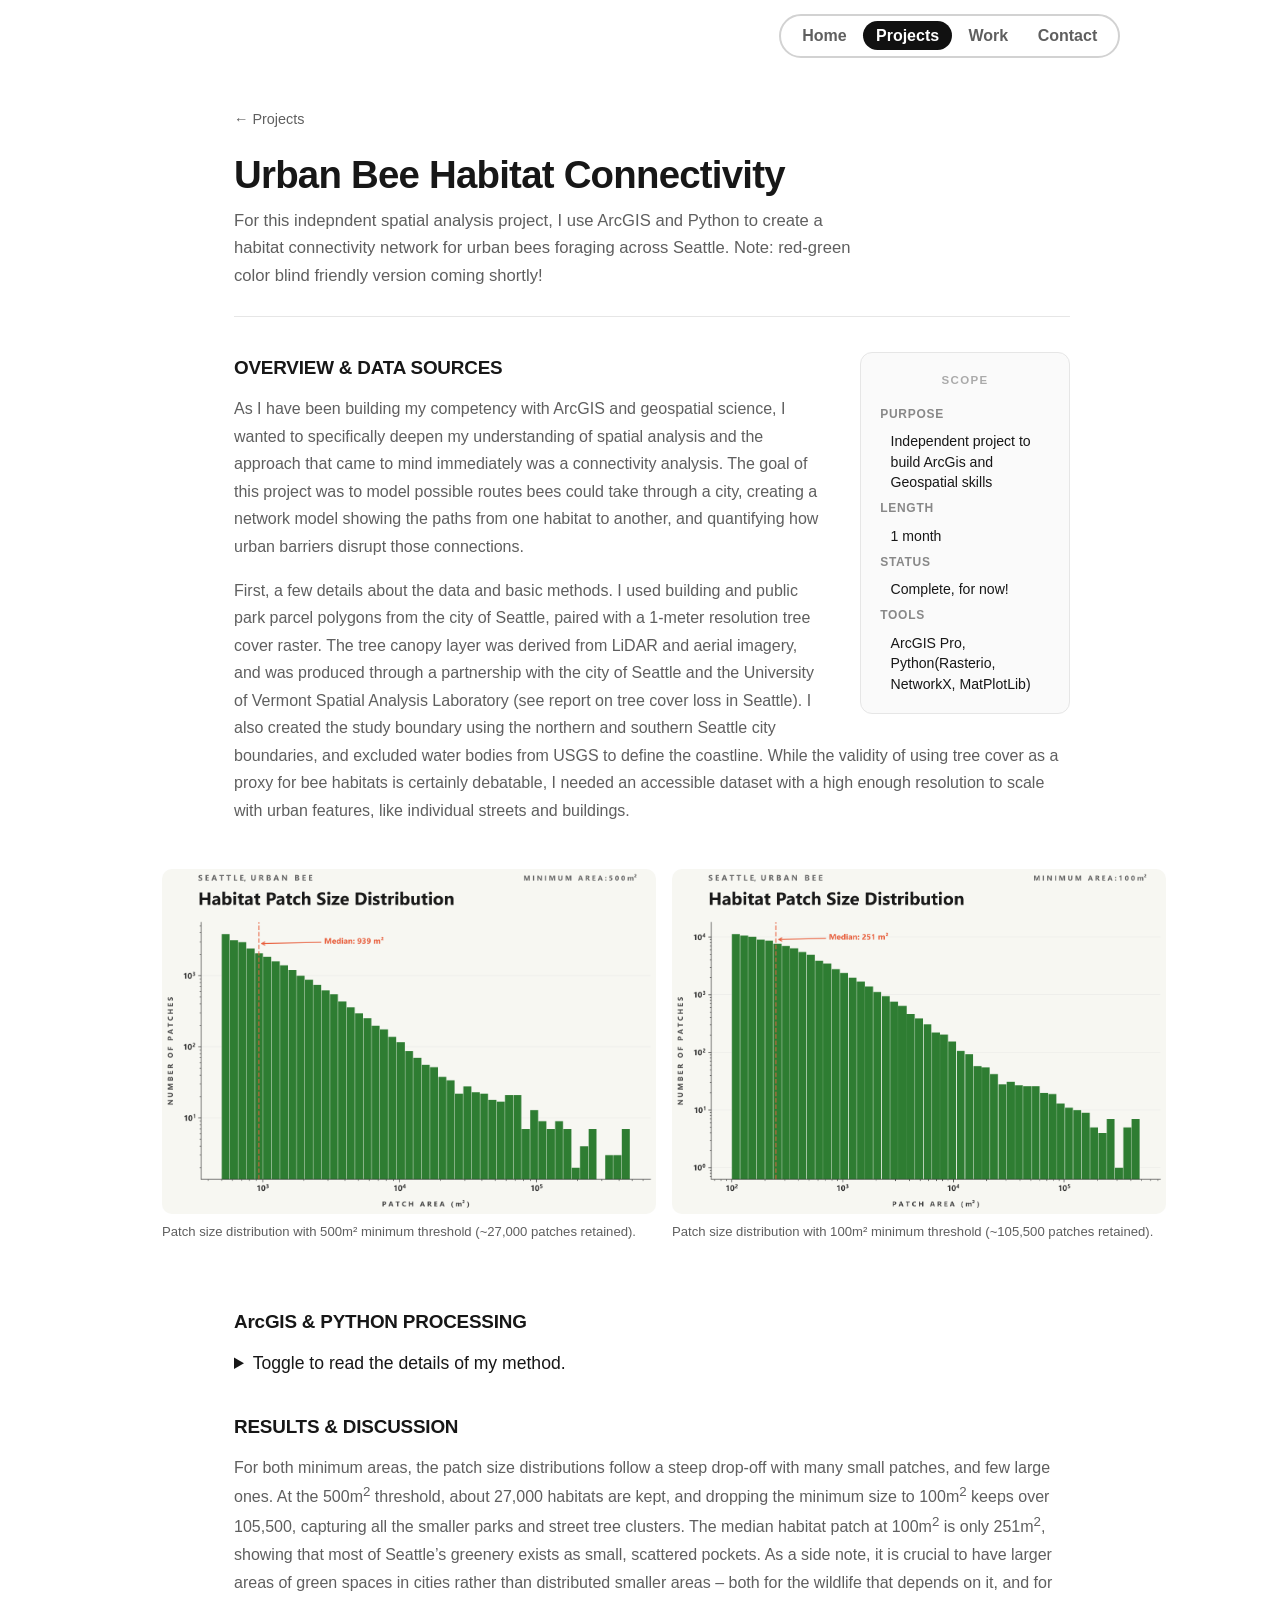
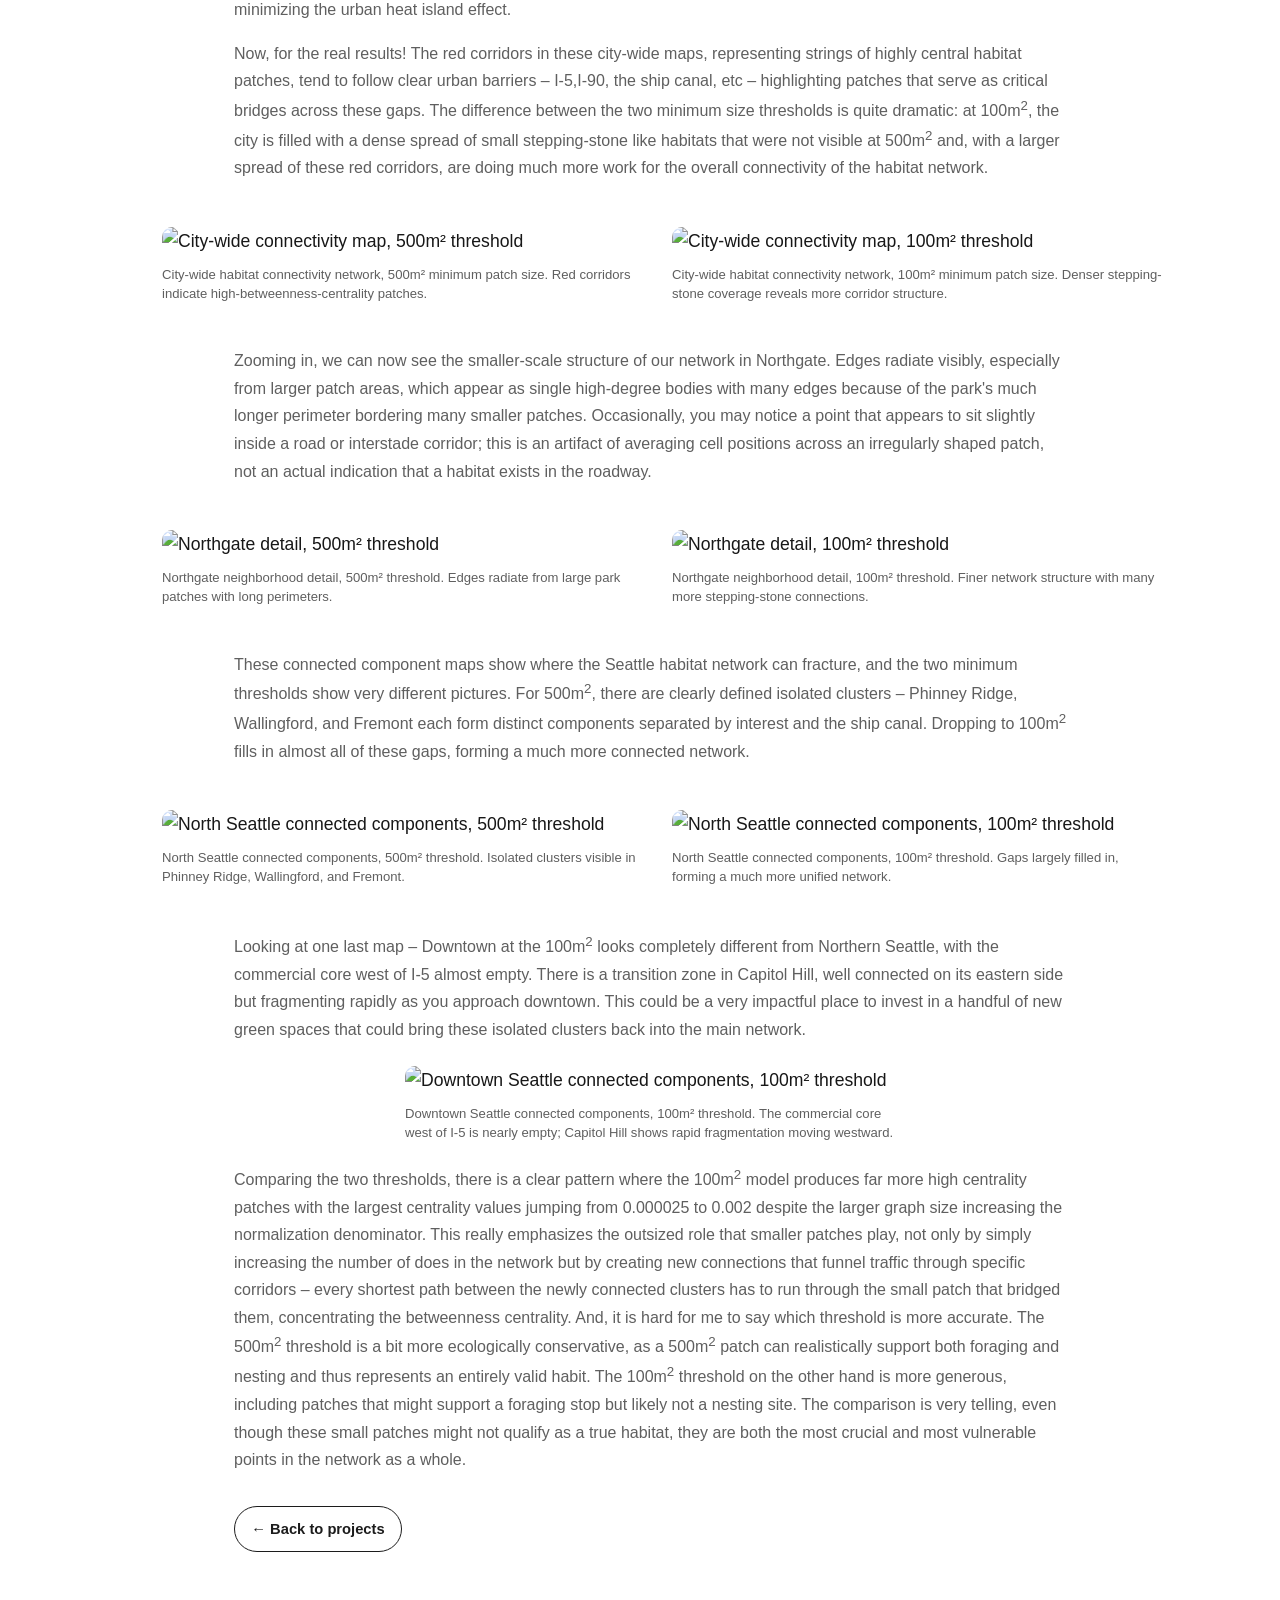
==== commit b034a591: "Updating bees page" ====
--- a/bee-connectivity.html
+++ b/bee-connectivity.html
@@ -26,7 +26,7 @@
         <header class="pj-header">
           <h1>Urban Bee Habitat Connectivity</h1>
           <p class="pj-lede">
-           In this project, I use ArcGIS and Python to create a habitat connectivity network for urban bees foraging across Seattle. 
+           For this indepndent spatial analysis project, I use ArcGIS and Python to create a habitat connectivity network for urban bees foraging across Seattle. Note: red-green color blind friendly version coming shortly!
           </p>
         </header>
 
@@ -69,17 +69,21 @@
               </div>
             </section>
 
-            <section class="pj-section">
+            <section class=”pj-section”>
               <h2>ArcGIS & PYTHON PROCESSING</h2>
-              <P>
-                In ArcGIS, these datasets are then combined(after removing tree cover fragments smaller than 3.5m<sup>2</sup>) into a binary habitat raster where every cell is either classified as bee habitat (1) or non-habitat (Null). This binary raster was then processed with the Region Group tool to assign a unique ID to each contiguous clump of habitat cells, producing over 320,000 distinct habitat patches! A cost surface raster is built from the binary habitat raster, assigning a cost of 1 to each habitat cell, a cost of 3 to other urban features such as streets and open land, and a cost of 100 to building footprints to create flight barriers. I then ran Cost Distance and Cost Allocation, with a maximum accumulated cost-distance of 2,400 cost distance. (800m set the maximum foraging distance, times 3 for the highest possible cost. This is a rather generous foraging distance, as it is possible for social bees like bumble bees to forage from 500m up to 1500m, but solitary, ground nesting bees are much more common to urban areas and only forage from around 100 to 300m. See Greenleaf et al. 2007 for more bee info!) For any given cell, the cost distance value is the accumulated cost to reach the nearest habitat patch, and the cost allocation value is the ID of that same nearest patch. These four rasters – habitat regions, cost surface, cost allocation, and cost distance – are then exported as GeoTIFFs and brought into Python for further analysis. 
-              </P>
-              <P>
-                My primary analysis tool was NetworkX, a Python package which implements crucial graph algorithms, like Brandes’ algorithm for the betweenness centrality metric and breadth-first search for connected components, in just a few lines. The first step was to filter out patches below a minimum threshold (100 or 500m<sup>2</sup>) to reduce computational load. Then, each surviving patch is reduced to a single centroid point by averaging the row and column positions of all its cells and converting to UTM coordinates with the raster’s affine transform. So each patch is now a single point in a GeoDataFrame with attributes for the patch ID and area. The cost allocation raster is then scanned to find where different patch regions border reach each other, and along the borders the cost distance values from both sides are summed to estimate the total travel cost through the boundary point. Then the minimum cost across all boundary contact points for each pair of habitat patches is kept as the connection weight. Now we can build a NetworkX graph where each node is a centroid and edges are weighted by the minimum crossing cost. Betweenness centrality (a measure of how often a patch lies along the cheapest path between patch pairs, or how “central” it is) and connected components (subnetworks of mutually reachable patches, that are disconnected from other groups) are then computed and merged back onto the GeoDataFrame for visualization. 
-              </P>
-              
+            </section>
 
-            </section>
+            <details class=”pj-toggle”>
+              <summary>Toggle to read the details of my method.</summary>
+              <p>
+                In ArcGIS, these datasets are then combined(after removing tree cover fragments smaller than 3.5m<sup>2</sup>) into a binary habitat raster where every cell is either classified as bee habitat (1) or non-habitat (Null). This binary raster was then processed with the Region Group tool to assign a unique ID to each contiguous clump of habitat cells, producing over 320,000 distinct habitat patches! A cost surface raster is built from the binary habitat raster, assigning a cost of 1 to each habitat cell, a cost of 3 to other urban features such as streets and open land, and a cost of 100 to building footprints to create flight barriers. I then ran Cost Distance and Cost Allocation, with a maximum accumulated cost-distance of 2,400 cost distance. (800m set the maximum foraging distance, times 3 for the highest possible cost. This is a rather generous foraging distance, as it is possible for social bees like bumble bees to forage from 500m up to 1500m, but solitary, ground nesting bees are much more common to urban areas and only forage from around 100 to 300m. See Greenleaf et al. 2007 for more bee info!) For any given cell, the cost distance value is the accumulated cost to reach the nearest habitat patch, and the cost allocation value is the ID of that same nearest patch. These four rasters – habitat regions, cost surface, cost allocation, and cost distance – are then exported as GeoTIFFs and brought into Python for further analysis.
+              </p>
+              <p>
+                My primary analysis tool was NetworkX, a Python package which implements crucial graph algorithms, like Brandes’ algorithm for the betweenness centrality metric and breadth-first search for connected components, in just a few lines. The first step was to filter out patches below a minimum threshold (100 or 500m<sup>2</sup>) to reduce computational load. Then, each surviving patch is reduced to a single centroid point by averaging the row and column positions of all its cells and converting to UTM coordinates with the raster’s affine transform. So each patch is now a single point in a GeoDataFrame with attributes for the patch ID and area. The cost allocation raster is then scanned to find where different patch regions border reach each other, and along the borders the cost distance values from both sides are summed to estimate the total travel cost through the boundary point. Then the minimum cost across all boundary contact points for each pair of habitat patches is kept as the connection weight. Now we can build a NetworkX graph where each node is a centroid and edges are weighted by the minimum crossing cost. Betweenness centrality (a measure of how often a patch lies along the cheapest path between patch pairs, or how “central” it is) and connected components (subnetworks of mutually reachable patches, that are disconnected from other groups) are then computed and merged back onto the GeoDataFrame for visualization.
+              </p>
+            </details>
+
+            <div style="height:2rem;"></div>
 
             <section class="pj-section">
               <h2>RESULTS & DISCUSSION</h2>
@@ -127,7 +131,7 @@
               <p>
                 Looking at one last map – Downtown at the 100m<sup>2</sup> looks completely different from Northern Seattle, with the commercial core west of I-5 almost empty. There is a transition zone in Capitol Hill, well connected on its eastern side but fragmenting rapidly as you approach downtown. This could be a very impactful place to invest in a handful of new green spaces that could bring these isolated clusters back into the main network. 
               </p>
-              <figure class="pj-fig-placeholder" style="max-width:50%;margin:1.4rem auto;">
+              <figure class="pj-fig-placeholder" style="max-width:calc(50% + 4.75rem);margin:1.4rem auto;">
                 <img src="assets/Bees/downtown_components_100.png" alt="Downtown Seattle connected components, 100m² threshold" style="width:100%;border-radius:10px;display:block;" />
                 <figcaption>Downtown Seattle connected components, 100m² threshold. The commercial core west of I-5 is nearly empty; Capitol Hill shows rapid fragmentation moving westward.</figcaption>
               </figure>
--- a/styles.css
+++ b/styles.css
@@ -417,6 +417,20 @@
   text-decoration: none;
   color: inherit;
   gap: 0.75rem;
+  position: relative;
+}
+
+.bee-star {
+  position: absolute;
+  left: -30px;
+  top: -22px;
+  font-size: 56px;
+  color: #fff200;
+  line-height: 1;
+  pointer-events: none;
+  z-index: 1;
+  transform: rotate(-20deg);
+  -webkit-text-stroke: 1px #c9a800;
 }
 
 .project-thumb-media {
@@ -1154,11 +1168,19 @@
   margin-bottom: 0;
 }
 
-.pj-section h2 {
+.pj-section h2,
+.pj-body h2 {
   margin: 0 0 0.7rem;
   font-size: 1.18rem;
   font-weight: 700;
   letter-spacing: -0.01em;
+  font-family: inherit;
+  color: inherit;
+}
+
+/* Space between toggle and the section that follows it */
+.pj-toggle + .pj-section {
+  margin-top: 2.6rem;
 }
 
 .pj-section p {
@@ -1169,6 +1191,55 @@
 }
 
 .pj-section p:last-child {
+  margin-bottom: 0;
+}
+
+/* Toggle / disclosure for processing section */
+.pj-toggle {
+  border: none;
+  margin-bottom: 1rem;
+}
+
+.pj-toggle summary {
+  list-style: none;
+  cursor: pointer;
+  display: flex;
+  align-items: center;
+  gap: 0.45em;
+  font-family: inherit;
+  font-size: 0.88rem;
+  font-weight: 400;
+  letter-spacing: 0;
+  color: var(--muted);
+  margin-top: 0.5rem;
+}
+
+.pj-toggle[open] summary {
+  margin-bottom: 0.8rem;
+}
+
+.pj-toggle summary::-webkit-details-marker { display: none; }
+
+.pj-toggle summary::before {
+  content: '▶';
+  font-size: 0.65em;
+  color: var(--muted);
+  transition: transform 0.18s ease;
+  flex-shrink: 0;
+}
+
+.pj-toggle[open] summary::before {
+  transform: rotate(90deg);
+}
+
+.pj-toggle p {
+  margin: 0 0 1rem;
+  color: var(--muted);
+  font-size: 1rem;
+  line-height: 1.72;
+}
+
+.pj-toggle p:last-child {
   margin-bottom: 0;
 }
 
@@ -1209,7 +1280,7 @@
   display: grid;
   grid-template-columns: repeat(2, 1fr);
   gap: 1rem;
-  margin: 1.4rem -4.5rem 1.4rem -3rem;
+  margin: 1.4rem -6rem 1.4rem -4.5rem;
 }
 
 .scope-box {
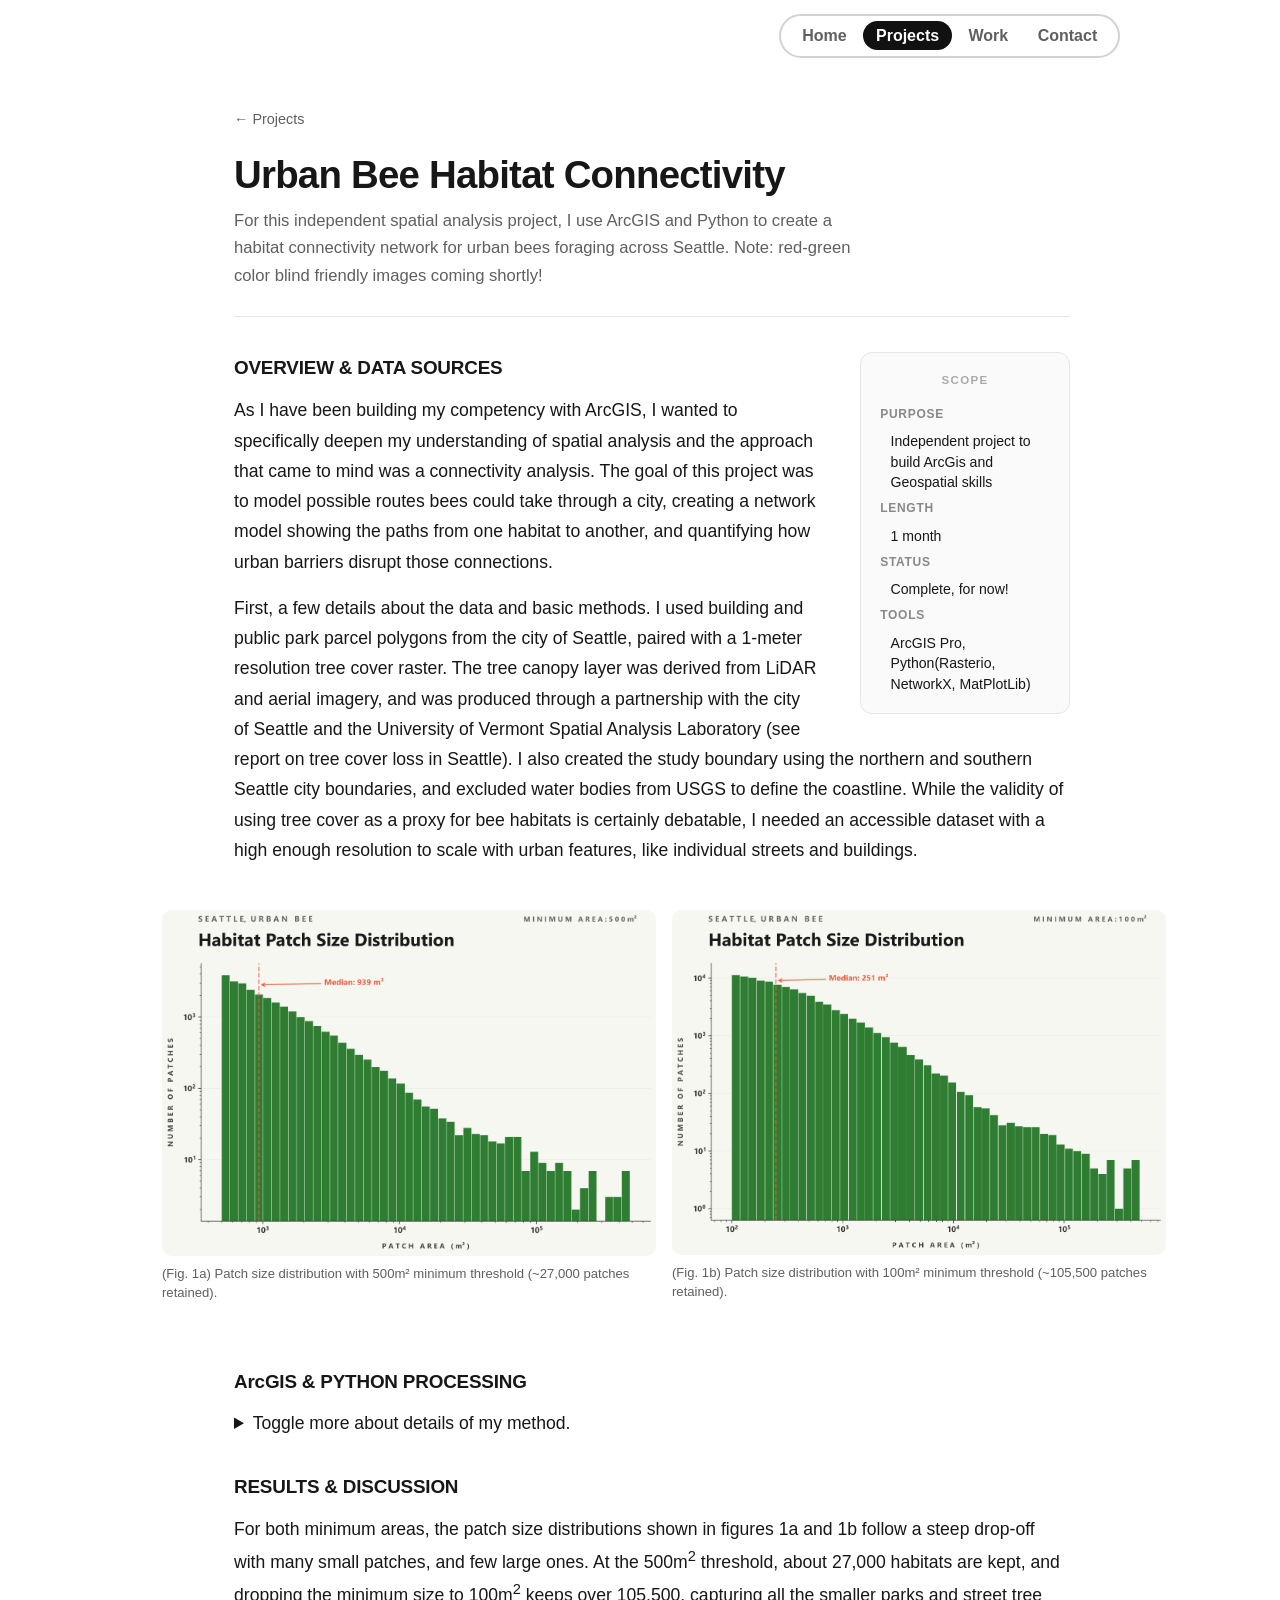
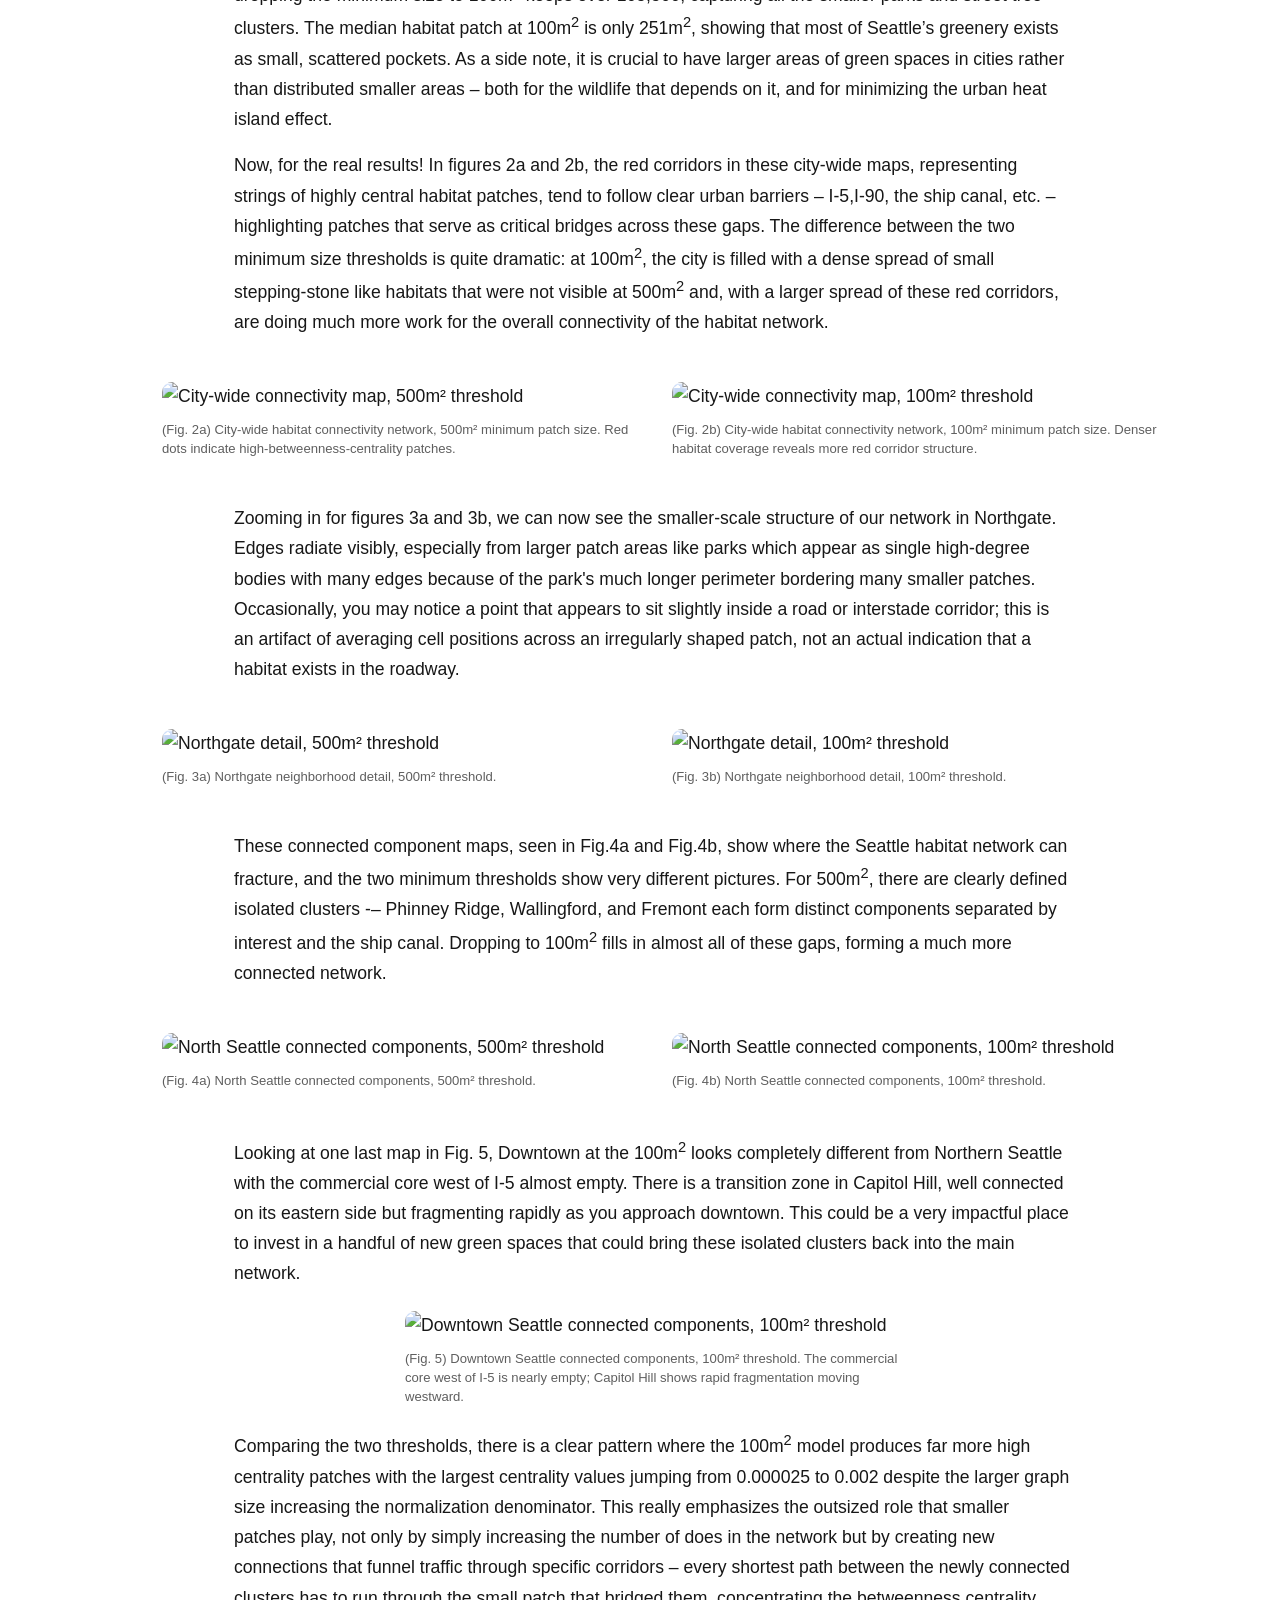
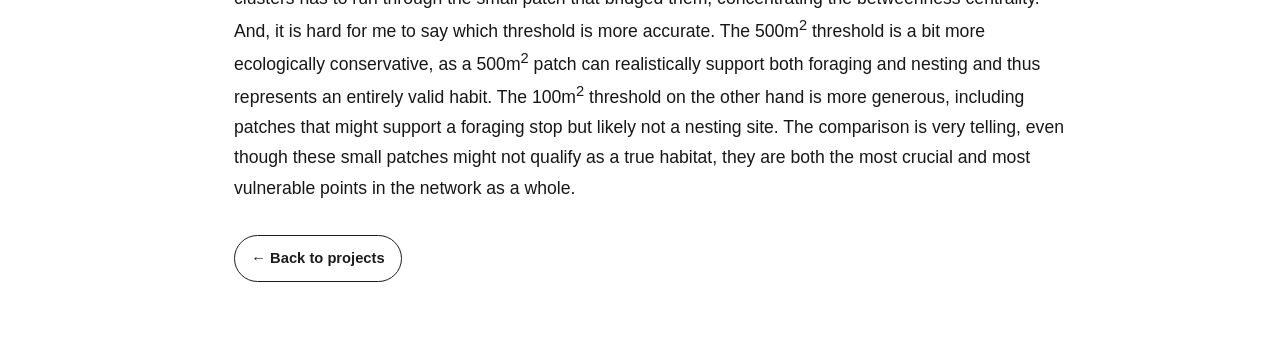
==== commit 4d357354: "Catching spelling errors" ====
--- a/bee-connectivity.html
+++ b/bee-connectivity.html
@@ -26,7 +26,7 @@
         <header class="pj-header">
           <h1>Urban Bee Habitat Connectivity</h1>
           <p class="pj-lede">
-           For this indepndent spatial analysis project, I use ArcGIS and Python to create a habitat connectivity network for urban bees foraging across Seattle. Note: red-green color blind friendly version coming shortly!
+           For this independent spatial analysis project, I use ArcGIS and Python to create a habitat connectivity network for urban bees foraging across Seattle. Note: red-green color blind friendly images coming shortly!
           </p>
         </header>
 
@@ -53,18 +53,18 @@
             <section class="pj-section">
               <h2>OVERVIEW & DATA SOURCES</h2>
              <P>
-              As I have been building my competency with ArcGIS and geospatial science, I wanted to specifically deepen my understanding of spatial analysis and the approach that came to mind immediately was a connectivity analysis. The goal of this project was to model possible routes bees could take through a city, creating a network model showing the paths from one habitat to another, and quantifying how urban barriers disrupt those connections. 
+              As I have been building my competency with ArcGIS, I wanted to specifically deepen my understanding of spatial analysis and the approach that came to mind was a connectivity analysis. The goal of this project was to model possible routes bees could take through a city, creating a network model showing the paths from one habitat to another, and quantifying how urban barriers disrupt those connections. 
              </P><P>
               First, a few details about the data and basic methods. I used building and public park parcel polygons from the city of Seattle, paired with a 1-meter resolution tree cover raster. The tree canopy layer was derived from LiDAR and aerial imagery, and was produced through a partnership with the city of Seattle and the University of Vermont Spatial Analysis Laboratory (see report on tree cover loss in Seattle).  I also created the study boundary using the northern and southern Seattle city boundaries, and excluded water bodies from USGS to define the coastline. While the validity of using tree cover as a proxy for bee habitats is certainly debatable, I needed an accessible dataset with a high enough resolution to scale with urban features, like individual streets and buildings. 
              </P>
              <div class="pj-fig-grid">
                 <figure class="pj-fig-placeholder">
                   <img src="assets/Bees/patch_size_histogram_500.png" alt="Patch size histogram, 500m² minimum" style="width:100%;border-radius:10px;display:block;" />
-                  <figcaption>Patch size distribution with 500m² minimum threshold (~27,000 patches retained).</figcaption>
+                  <figcaption>(Fig. 1a) Patch size distribution with 500m² minimum threshold (~27,000 patches retained).</figcaption>
                 </figure>
                 <figure class="pj-fig-placeholder">
                   <img src="assets/Bees/patch_size_histogram_100.png" alt="Patch size histogram, 100m² minimum" style="width:100%;border-radius:10px;display:block;" />
-                  <figcaption>Patch size distribution with 100m² minimum threshold (~105,500 patches retained).</figcaption>
+                  <figcaption>(Fig. 1b) Patch size distribution with 100m² minimum threshold (~105,500 patches retained).</figcaption>
                 </figure>
               </div>
             </section>
@@ -74,9 +74,9 @@
             </section>
 
             <details class=”pj-toggle”>
-              <summary>Toggle to read the details of my method.</summary>
+              <summary>Toggle more about details of my method.</summary>
               <p>
-                In ArcGIS, these datasets are then combined(after removing tree cover fragments smaller than 3.5m<sup>2</sup>) into a binary habitat raster where every cell is either classified as bee habitat (1) or non-habitat (Null). This binary raster was then processed with the Region Group tool to assign a unique ID to each contiguous clump of habitat cells, producing over 320,000 distinct habitat patches! A cost surface raster is built from the binary habitat raster, assigning a cost of 1 to each habitat cell, a cost of 3 to other urban features such as streets and open land, and a cost of 100 to building footprints to create flight barriers. I then ran Cost Distance and Cost Allocation, with a maximum accumulated cost-distance of 2,400 cost distance. (800m set the maximum foraging distance, times 3 for the highest possible cost. This is a rather generous foraging distance, as it is possible for social bees like bumble bees to forage from 500m up to 1500m, but solitary, ground nesting bees are much more common to urban areas and only forage from around 100 to 300m. See Greenleaf et al. 2007 for more bee info!) For any given cell, the cost distance value is the accumulated cost to reach the nearest habitat patch, and the cost allocation value is the ID of that same nearest patch. These four rasters – habitat regions, cost surface, cost allocation, and cost distance – are then exported as GeoTIFFs and brought into Python for further analysis.
+                In ArcGIS, these datasets are then combined (after removing tree cover fragments smaller than 3.5m<sup>2</sup>) into a binary habitat raster where every cell is either classified as bee habitat (1) or non-habitat (Null). This binary raster was then processed with the Region Group tool to assign a unique ID to each contiguous clump of habitat cells, producing over 320,000 distinct habitat patches! A cost surface raster is built from the binary habitat raster, assigning a cost of 1 to each habitat cell, a cost of 3 to other urban features such as streets and open land, and a cost of 100 to building footprints to create flight barriers. I then ran Cost Distance and Cost Allocation, with a maximum accumulated cost-distance of 2,400 cost distance. (800m set the maximum foraging distance, times 3 for the highest possible cost. This is a rather generous foraging distance, as it is possible for social bees like bumble bees to forage from 500m up to 1500m, but solitary, ground nesting bees are much more common to urban areas and only forage from around 100 to 300m. See Greenleaf et al. 2007 for more bee info!) For any given cell, the cost distance value is the accumulated cost to reach the nearest habitat patch, and the cost allocation value is the ID of that same nearest patch. These four rasters – habitat regions, cost surface, cost allocation, and cost distance – are then exported as GeoTIFFs and brought into Python for further analysis.
               </p>
               <p>
                 My primary analysis tool was NetworkX, a Python package which implements crucial graph algorithms, like Brandes’ algorithm for the betweenness centrality metric and breadth-first search for connected components, in just a few lines. The first step was to filter out patches below a minimum threshold (100 or 500m<sup>2</sup>) to reduce computational load. Then, each surviving patch is reduced to a single centroid point by averaging the row and column positions of all its cells and converting to UTM coordinates with the raster’s affine transform. So each patch is now a single point in a GeoDataFrame with attributes for the patch ID and area. The cost allocation raster is then scanned to find where different patch regions border reach each other, and along the borders the cost distance values from both sides are summed to estimate the total travel cost through the boundary point. Then the minimum cost across all boundary contact points for each pair of habitat patches is kept as the connection weight. Now we can build a NetworkX graph where each node is a centroid and edges are weighted by the minimum crossing cost. Betweenness centrality (a measure of how often a patch lies along the cheapest path between patch pairs, or how “central” it is) and connected components (subnetworks of mutually reachable patches, that are disconnected from other groups) are then computed and merged back onto the GeoDataFrame for visualization.
@@ -88,52 +88,52 @@
             <section class="pj-section">
               <h2>RESULTS & DISCUSSION</h2>
               <P>
-                For both minimum areas, the patch size distributions follow a steep drop-off with many small patches, and few large ones. At the 500m<sup>2</sup> threshold, about 27,000 habitats are kept, and dropping the minimum size to 100m<sup>2</sup> keeps over 105,500, capturing all the smaller parks and street tree clusters. The median habitat patch at 100m<sup>2</sup> is only 251m<sup>2</sup>, showing that most of Seattle’s greenery exists as small, scattered pockets. As a side note, it is crucial to have larger areas of green spaces in cities rather than distributed smaller areas – both for the wildlife that depends on it, and for minimizing the urban heat island effect.
+                For both minimum areas, the patch size distributions shown in figures 1a and 1b follow a steep drop-off with many small patches, and few large ones. At the 500m<sup>2</sup> threshold, about 27,000 habitats are kept, and dropping the minimum size to 100m<sup>2</sup> keeps over 105,500, capturing all the smaller parks and street tree clusters. The median habitat patch at 100m<sup>2</sup> is only 251m<sup>2</sup>, showing that most of Seattle’s greenery exists as small, scattered pockets. As a side note, it is crucial to have larger areas of green spaces in cities rather than distributed smaller areas – both for the wildlife that depends on it, and for minimizing the urban heat island effect.
               </P>
-              <p>Now, for the real results! The red corridors in these city-wide maps, representing strings of highly central habitat patches, tend to follow clear urban barriers – I-5,I-90, the ship canal, etc – highlighting patches that serve as critical bridges across these gaps. The difference between the two minimum size thresholds is quite dramatic: at 100m<sup>2</sup>, the city is filled with a dense spread of small stepping-stone like habitats that were not visible at 500m<sup>2</sup> and, with a larger spread of these red corridors, are doing much more work for the overall connectivity of the habitat network. 
+              <p>Now, for the real results! In figures 2a and 2b, the red corridors in these city-wide maps, representing strings of highly central habitat patches, tend to follow clear urban barriers – I-5,I-90, the ship canal, etc. – highlighting patches that serve as critical bridges across these gaps. The difference between the two minimum size thresholds is quite dramatic: at 100m<sup>2</sup>, the city is filled with a dense spread of small stepping-stone like habitats that were not visible at 500m<sup>2</sup> and, with a larger spread of these red corridors, are doing much more work for the overall connectivity of the habitat network. 
                 </p>
                 <div class="pj-fig-grid">
                   <figure class="pj-fig-placeholder">
                     <img src="assets/Bees/connectivity_map_basemap_500_full.png" alt="City-wide connectivity map, 500m² threshold" style="width:100%;border-radius:10px;display:block;" />
-                    <figcaption>City-wide habitat connectivity network, 500m² minimum patch size. Red corridors indicate high-betweenness-centrality patches.</figcaption>
+                    <figcaption>(Fig. 2a) City-wide habitat connectivity network, 500m² minimum patch size. Red dots indicate high-betweenness-centrality patches.</figcaption>
                   </figure>
                   <figure class="pj-fig-placeholder">
                     <img src="assets/Bees/connectivity_map_basemap_100_full.png" alt="City-wide connectivity map, 100m² threshold" style="width:100%;border-radius:10px;display:block;" />
-                    <figcaption>City-wide habitat connectivity network, 100m² minimum patch size. Denser stepping-stone coverage reveals more corridor structure.</figcaption>
+                    <figcaption>(Fig. 2b) City-wide habitat connectivity network, 100m² minimum patch size. Denser habitat coverage reveals more red corridor structure.</figcaption>
                   </figure>
                 </div>
                  <p>
-                  Zooming in, we can now see the smaller-scale structure of our network in Northgate. Edges radiate visibly, especially from larger patch areas, which appear as single high-degree bodies with many edges because of the park's much longer perimeter bordering many smaller patches.  Occasionally, you may notice a point that appears to sit slightly inside a road or interstade corridor; this is an artifact of averaging cell positions across an irregularly shaped patch, not an actual indication that a habitat exists in the roadway. 
+                  Zooming in for figures 3a and 3b, we can now see the smaller-scale structure of our network in Northgate. Edges radiate visibly, especially from larger patch areas like parks which appear as single high-degree bodies with many edges because of the park's much longer perimeter bordering many smaller patches.  Occasionally, you may notice a point that appears to sit slightly inside a road or interstade corridor; this is an artifact of averaging cell positions across an irregularly shaped patch, not an actual indication that a habitat exists in the roadway. 
                  </p>
                  <div class="pj-fig-grid">
                    <figure class="pj-fig-placeholder">
                      <img src="assets/Bees/northgate_detail_500_full.png" alt="Northgate detail, 500m² threshold" style="width:100%;border-radius:10px;display:block;" />
-                     <figcaption>Northgate neighborhood detail, 500m² threshold. Edges radiate from large park patches with long perimeters.</figcaption>
+                     <figcaption>(Fig. 3a) Northgate neighborhood detail, 500m² threshold. </figcaption>
                    </figure>
                    <figure class="pj-fig-placeholder">
                      <img src="assets/Bees/northgate_detail_100_full.png" alt="Northgate detail, 100m² threshold" style="width:100%;border-radius:10px;display:block;" />
-                     <figcaption>Northgate neighborhood detail, 100m² threshold. Finer network structure with many more stepping-stone connections.</figcaption>
+                     <figcaption>(Fig. 3b) Northgate neighborhood detail, 100m² threshold.</figcaption>
                    </figure>
                  </div>
               <p>
-                These connected component maps show where the Seattle habitat network can fracture, and the two minimum thresholds show very different pictures. For 500m<sup>2</sup>, there are clearly defined isolated clusters – Phinney Ridge, Wallingford, and Fremont each form distinct components separated by interest and the ship canal. Dropping to 100m<sup>2</sup> fills in almost all of these gaps, forming a much more connected network. 
+                These connected component maps, seen in Fig.4a and Fig.4b, show where the Seattle habitat network can fracture, and the two minimum thresholds show very different pictures. For 500m<sup>2</sup>, there are clearly defined isolated clusters -– Phinney Ridge, Wallingford, and Fremont each form distinct components separated by interest and the ship canal. Dropping to 100m<sup>2</sup> fills in almost all of these gaps, forming a much more connected network. 
               </p>
                <div class="pj-fig-grid">
                  <figure class="pj-fig-placeholder">
                    <img src="assets/Bees/north_seattle_components.png" alt="North Seattle connected components, 500m² threshold" style="width:100%;border-radius:10px;display:block;" />
-                   <figcaption>North Seattle connected components, 500m² threshold. Isolated clusters visible in Phinney Ridge, Wallingford, and Fremont.</figcaption>
+                   <figcaption>(Fig. 4a) North Seattle connected components, 500m² threshold. </figcaption>
                  </figure>
                  <figure class="pj-fig-placeholder">
                    <img src="assets/Bees/north_seattle_components_100.png" alt="North Seattle connected components, 100m² threshold" style="width:100%;border-radius:10px;display:block;" />
-                   <figcaption>North Seattle connected components, 100m² threshold. Gaps largely filled in, forming a much more unified network.</figcaption>
+                   <figcaption>(Fig. 4b) North Seattle connected components, 100m² threshold.</figcaption>
                  </figure>
                </div>
               <p>
-                Looking at one last map – Downtown at the 100m<sup>2</sup> looks completely different from Northern Seattle, with the commercial core west of I-5 almost empty. There is a transition zone in Capitol Hill, well connected on its eastern side but fragmenting rapidly as you approach downtown. This could be a very impactful place to invest in a handful of new green spaces that could bring these isolated clusters back into the main network. 
+                Looking at one last map in Fig. 5, Downtown at the 100m<sup>2</sup> looks completely different from Northern Seattle with the commercial core west of I-5 almost empty. There is a transition zone in Capitol Hill, well connected on its eastern side but fragmenting rapidly as you approach downtown. This could be a very impactful place to invest in a handful of new green spaces that could bring these isolated clusters back into the main network. 
               </p>
               <figure class="pj-fig-placeholder" style="max-width:calc(50% + 4.75rem);margin:1.4rem auto;">
                 <img src="assets/Bees/downtown_components_100.png" alt="Downtown Seattle connected components, 100m² threshold" style="width:100%;border-radius:10px;display:block;" />
-                <figcaption>Downtown Seattle connected components, 100m² threshold. The commercial core west of I-5 is nearly empty; Capitol Hill shows rapid fragmentation moving westward.</figcaption>
+                <figcaption>(Fig. 5) Downtown Seattle connected components, 100m² threshold. The commercial core west of I-5 is nearly empty; Capitol Hill shows rapid fragmentation moving westward.</figcaption>
               </figure>
               <p>
                 Comparing the two thresholds, there is a clear pattern where the 100m<sup>2</sup> model produces far more high centrality patches with the largest centrality values jumping from 0.000025 to 0.002 despite the larger graph size increasing the normalization denominator. This really emphasizes the outsized role that smaller patches play, not only by simply increasing the number of does in the network but by creating new connections that funnel traffic through specific corridors – every shortest path between the newly connected clusters has to run through the small patch that bridged them, concentrating the betweenness centrality. And, it is hard for me to say which threshold is more accurate. The 500m<sup>2</sup> threshold is a bit more ecologically conservative, as a 500m<sup>2</sup> patch can realistically support both foraging and nesting and thus represents an entirely valid habit. The 100m<sup>2</sup> threshold on the other hand is more generous, including patches that might support a foraging stop but likely not a nesting site. The comparison is very telling, even though these small patches might not qualify as a true habitat, they are both the most crucial and most vulnerable points in the network as a whole. 
--- a/styles.css
+++ b/styles.css
@@ -1185,8 +1185,7 @@
 
 .pj-section p {
   margin: 0 0 1rem;
-  color: var(--muted);
-  font-size: 1rem;
+  color: var(--text);
   line-height: 1.72;
 }
 
@@ -1207,10 +1206,11 @@
   align-items: center;
   gap: 0.45em;
   font-family: inherit;
-  font-size: 0.88rem;
+  font-size: 1rem;
   font-weight: 400;
   letter-spacing: 0;
-  color: var(--muted);
+  color: var(--text);
+  line-height: 1.72;
   margin-top: 0.5rem;
 }
 
@@ -1223,7 +1223,7 @@
 .pj-toggle summary::before {
   content: '▶';
   font-size: 0.65em;
-  color: var(--muted);
+  color: var(--text);
   transition: transform 0.18s ease;
   flex-shrink: 0;
 }
@@ -1234,7 +1234,7 @@
 
 .pj-toggle p {
   margin: 0 0 1rem;
-  color: var(--muted);
+  color: var(--text);
   font-size: 1rem;
   line-height: 1.72;
 }
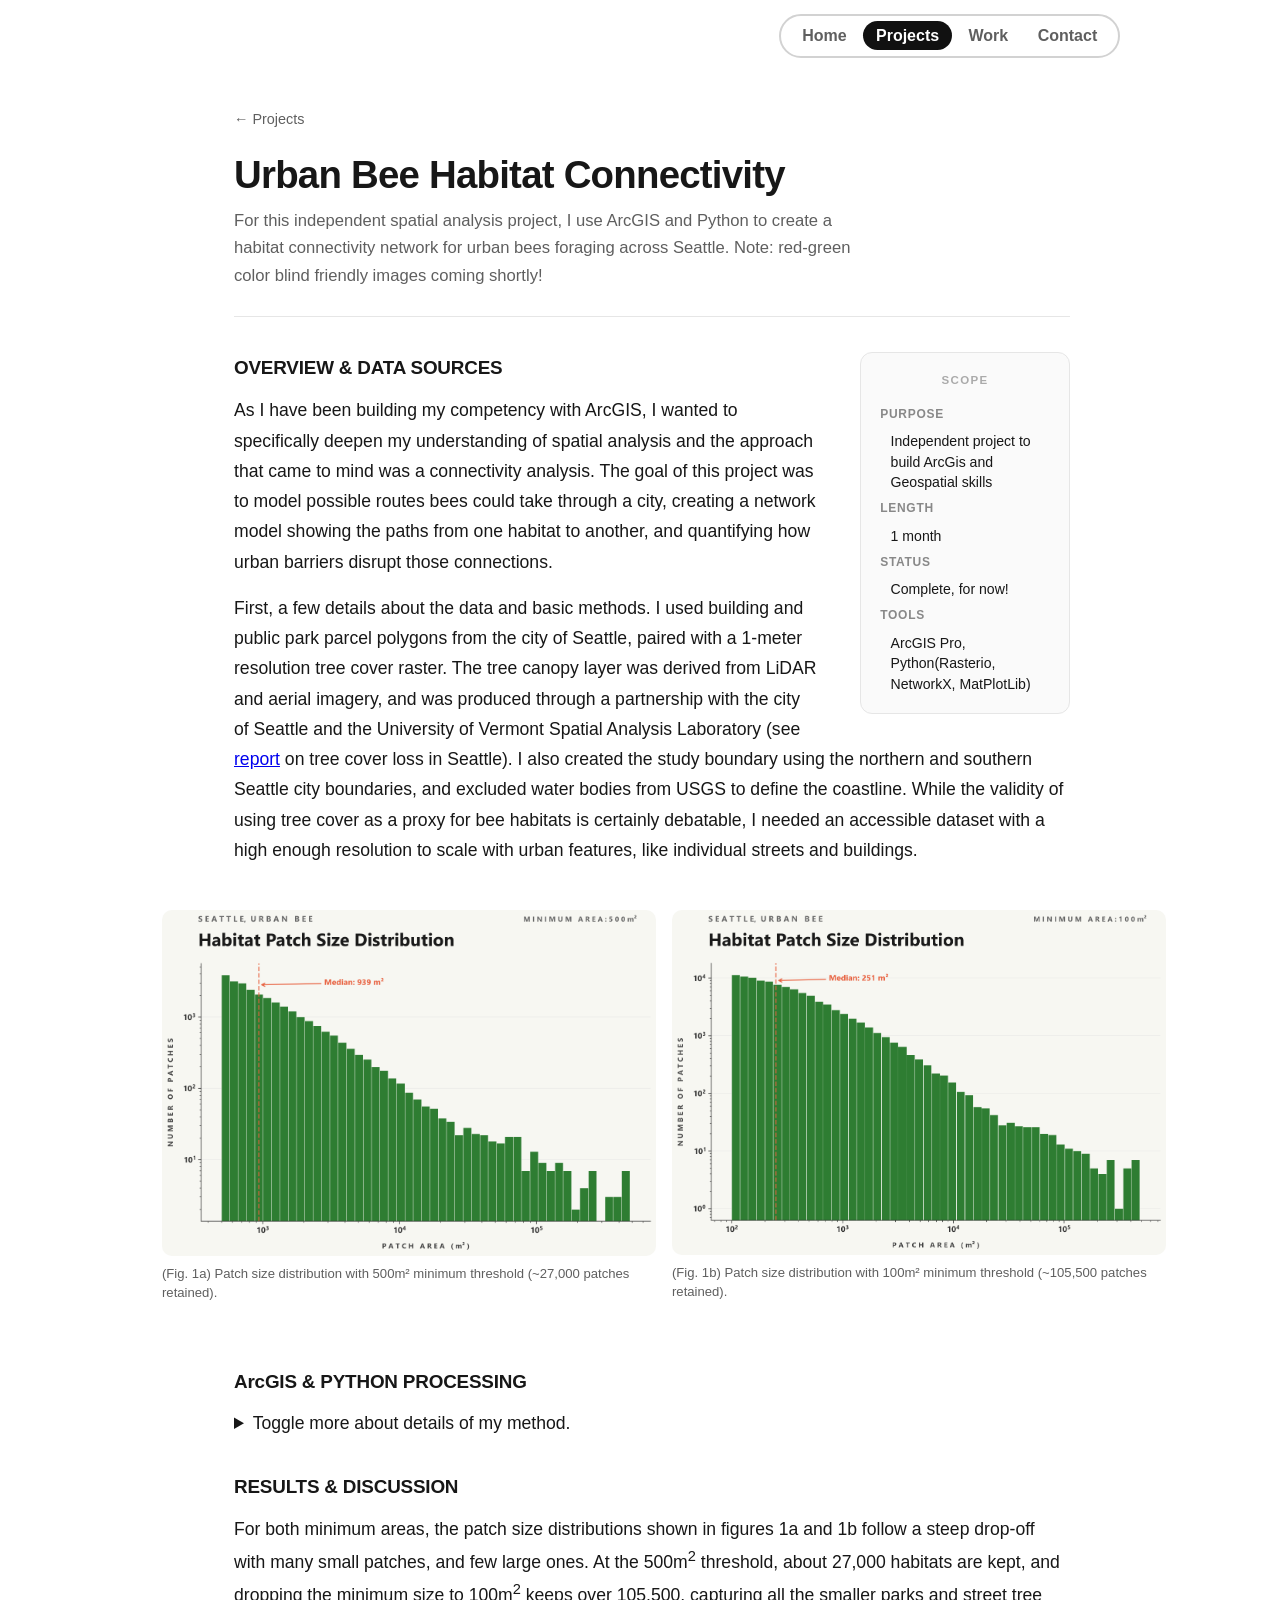
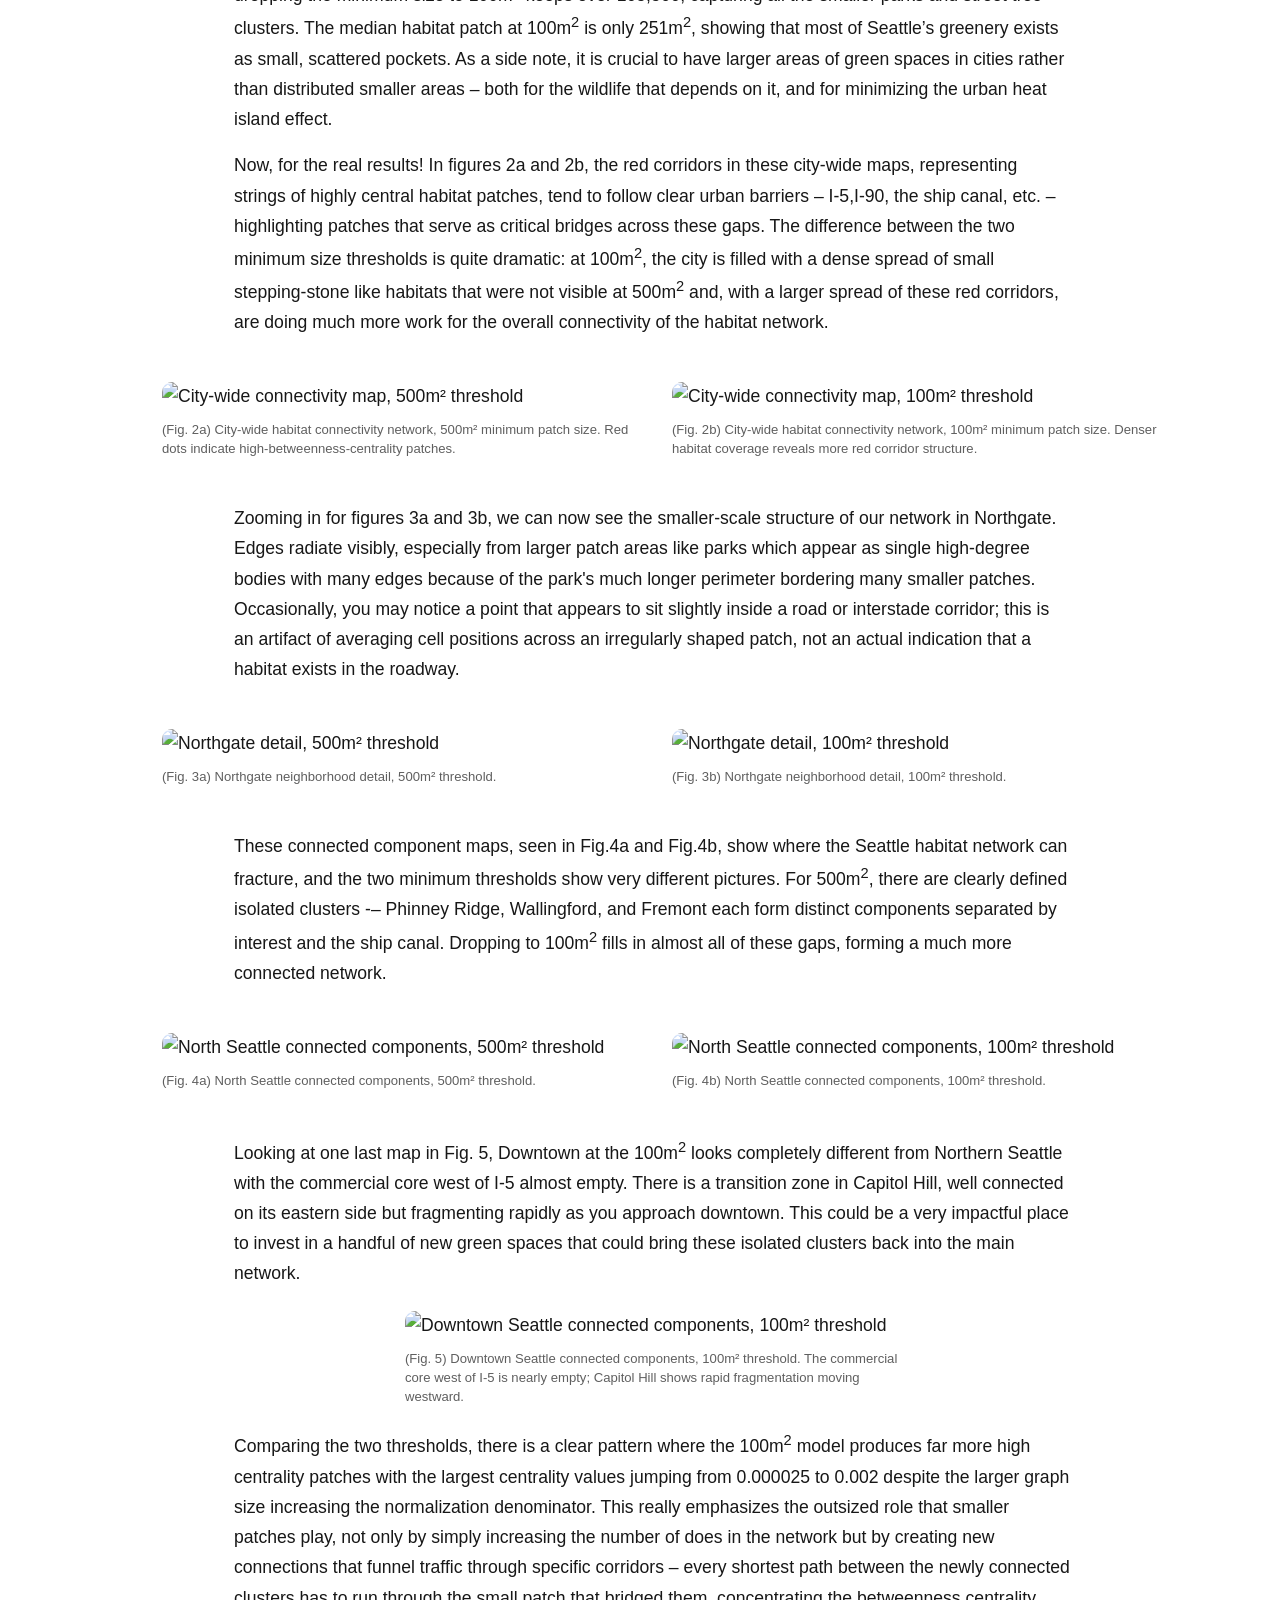
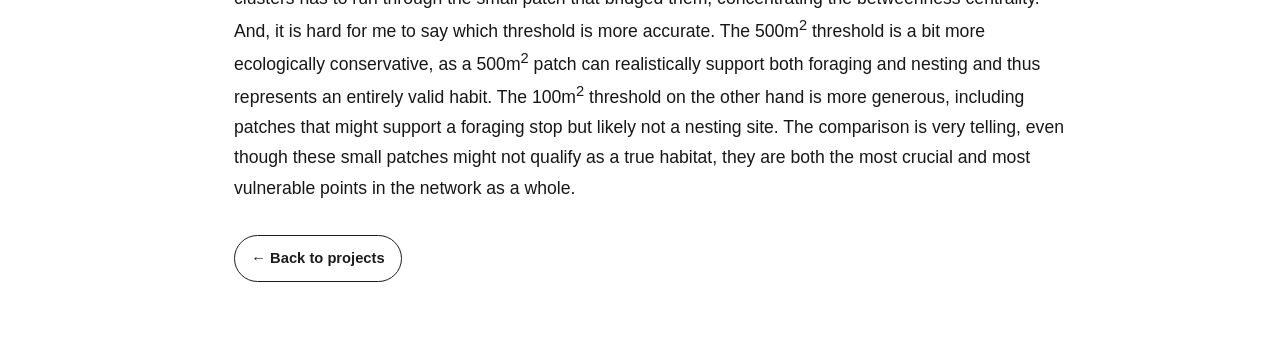
==== commit 60d9e062: "Inital permafrost material" ====
--- a/bee-connectivity.html
+++ b/bee-connectivity.html
@@ -4,6 +4,7 @@
     <meta charset="utf-8" />
     <meta name="viewport" content="width=device-width,initial-scale=1" />
     <title>Urban Bee Habitat Connectivity | Samantha Hordyk</title>
+    <link rel="icon" href="assets/photo.jpeg" type="image/jpeg" />
     <link rel="stylesheet" href="styles.css" />
   </head>
   <body>
@@ -55,7 +56,7 @@
              <P>
               As I have been building my competency with ArcGIS, I wanted to specifically deepen my understanding of spatial analysis and the approach that came to mind was a connectivity analysis. The goal of this project was to model possible routes bees could take through a city, creating a network model showing the paths from one habitat to another, and quantifying how urban barriers disrupt those connections. 
              </P><P>
-              First, a few details about the data and basic methods. I used building and public park parcel polygons from the city of Seattle, paired with a 1-meter resolution tree cover raster. The tree canopy layer was derived from LiDAR and aerial imagery, and was produced through a partnership with the city of Seattle and the University of Vermont Spatial Analysis Laboratory (see report on tree cover loss in Seattle).  I also created the study boundary using the northern and southern Seattle city boundaries, and excluded water bodies from USGS to define the coastline. While the validity of using tree cover as a proxy for bee habitats is certainly debatable, I needed an accessible dataset with a high enough resolution to scale with urban features, like individual streets and buildings. 
+              First, a few details about the data and basic methods. I used building and public park parcel polygons from the city of Seattle, paired with a 1-meter resolution tree cover raster. The tree canopy layer was derived from LiDAR and aerial imagery, and was produced through a partnership with the city of Seattle and the University of Vermont Spatial Analysis Laboratory (see <a href="https://seattle.gov/documents/Departments/OSE/Urban%20Forestry/2021%20Tree%20Canopy%20Assessment%20Report_FINAL_230227.pdf" target="_blank" rel="noopener">report</a> on tree cover loss in Seattle).  I also created the study boundary using the northern and southern Seattle city boundaries, and excluded water bodies from USGS to define the coastline. While the validity of using tree cover as a proxy for bee habitats is certainly debatable, I needed an accessible dataset with a high enough resolution to scale with urban features, like individual streets and buildings. 
              </P>
              <div class="pj-fig-grid">
                 <figure class="pj-fig-placeholder">
@@ -76,7 +77,7 @@
             <details class=”pj-toggle”>
               <summary>Toggle more about details of my method.</summary>
               <p>
-                In ArcGIS, these datasets are then combined (after removing tree cover fragments smaller than 3.5m<sup>2</sup>) into a binary habitat raster where every cell is either classified as bee habitat (1) or non-habitat (Null). This binary raster was then processed with the Region Group tool to assign a unique ID to each contiguous clump of habitat cells, producing over 320,000 distinct habitat patches! A cost surface raster is built from the binary habitat raster, assigning a cost of 1 to each habitat cell, a cost of 3 to other urban features such as streets and open land, and a cost of 100 to building footprints to create flight barriers. I then ran Cost Distance and Cost Allocation, with a maximum accumulated cost-distance of 2,400 cost distance. (800m set the maximum foraging distance, times 3 for the highest possible cost. This is a rather generous foraging distance, as it is possible for social bees like bumble bees to forage from 500m up to 1500m, but solitary, ground nesting bees are much more common to urban areas and only forage from around 100 to 300m. See Greenleaf et al. 2007 for more bee info!) For any given cell, the cost distance value is the accumulated cost to reach the nearest habitat patch, and the cost allocation value is the ID of that same nearest patch. These four rasters – habitat regions, cost surface, cost allocation, and cost distance – are then exported as GeoTIFFs and brought into Python for further analysis.
+                In ArcGIS, these datasets are then combined (after removing tree cover fragments smaller than 3.5m<sup>2</sup>) into a binary habitat raster where every cell is either classified as bee habitat (1) or non-habitat (Null). This binary raster was then processed with the Region Group tool to assign a unique ID to each contiguous clump of habitat cells, producing over 320,000 distinct habitat patches! A cost surface raster is built from the binary habitat raster, assigning a cost of 1 to each habitat cell, a cost of 3 to other urban features such as streets and open land, and a cost of 100 to building footprints to create flight barriers. I then ran Cost Distance and Cost Allocation, with a maximum accumulated cost-distance of 2,400 cost distance. (800m set the maximum foraging distance, times 3 for the highest possible cost. This is a rather generous foraging distance, as it is possible for social bees like bumble bees to forage from 500m up to 1500m, but solitary, ground nesting bees are much more common to urban areas and only forage from around 100 to 300m. See <a class="cite" href="https://pubmed.ncbi.nlm.nih.gov/17483965/" target="_blank" rel="noopener">Greenleaf et al. (2007)</a> for more bee info!) For any given cell, the cost distance value is the accumulated cost to reach the nearest habitat patch, and the cost allocation value is the ID of that same nearest patch. These four rasters – habitat regions, cost surface, cost allocation, and cost distance – are then exported as GeoTIFFs and brought into Python for further analysis.
               </p>
               <p>
                 My primary analysis tool was NetworkX, a Python package which implements crucial graph algorithms, like Brandes’ algorithm for the betweenness centrality metric and breadth-first search for connected components, in just a few lines. The first step was to filter out patches below a minimum threshold (100 or 500m<sup>2</sup>) to reduce computational load. Then, each surviving patch is reduced to a single centroid point by averaging the row and column positions of all its cells and converting to UTM coordinates with the raster’s affine transform. So each patch is now a single point in a GeoDataFrame with attributes for the patch ID and area. The cost allocation raster is then scanned to find where different patch regions border reach each other, and along the borders the cost distance values from both sides are summed to estimate the total travel cost through the boundary point. Then the minimum cost across all boundary contact points for each pair of habitat patches is kept as the connection weight. Now we can build a NetworkX graph where each node is a centroid and edges are weighted by the minimum crossing cost. Betweenness centrality (a measure of how often a patch lies along the cheapest path between patch pairs, or how “central” it is) and connected components (subnetworks of mutually reachable patches, that are disconnected from other groups) are then computed and merged back onto the GeoDataFrame for visualization.
--- a/styles.css
+++ b/styles.css
@@ -1154,6 +1154,12 @@
   margin-bottom: 1.4rem;
 }
 
+/* Lede block sits to the left of the floated sidebar */
+.pj-lede-block {
+  overflow: hidden;
+  margin-bottom: 2rem;
+}
+
 /* Main body */
 .pj-body {
   min-width: 0;
@@ -1241,6 +1247,19 @@
 
 .pj-toggle p:last-child {
   margin-bottom: 0;
+}
+
+/* Inline academic citations */
+a.cite {
+  color: inherit;
+  text-decoration: none;
+  border-bottom: 1px solid currentColor;
+  opacity: 0.75;
+  font-style: italic;
+}
+
+a.cite:hover {
+  opacity: 1;
 }
 
 /* Figure wrapper — used for both real images and placeholders */
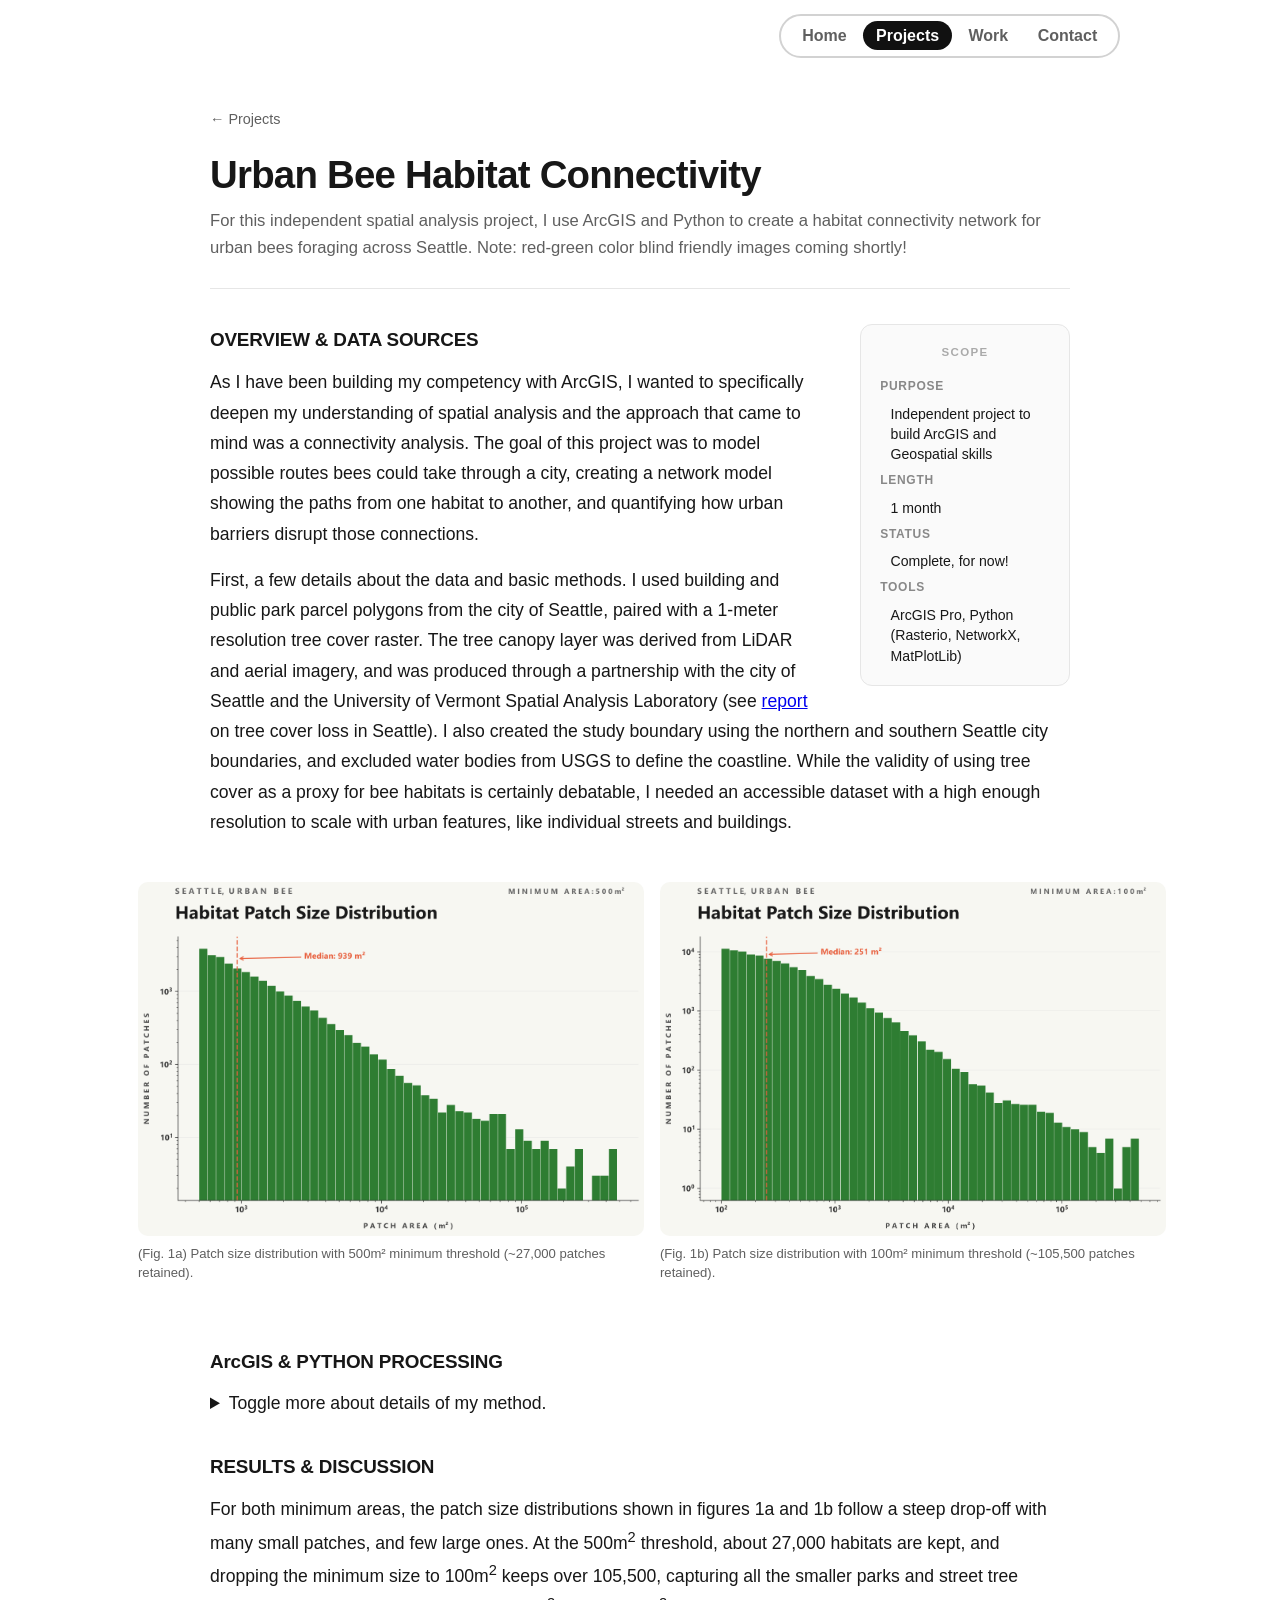
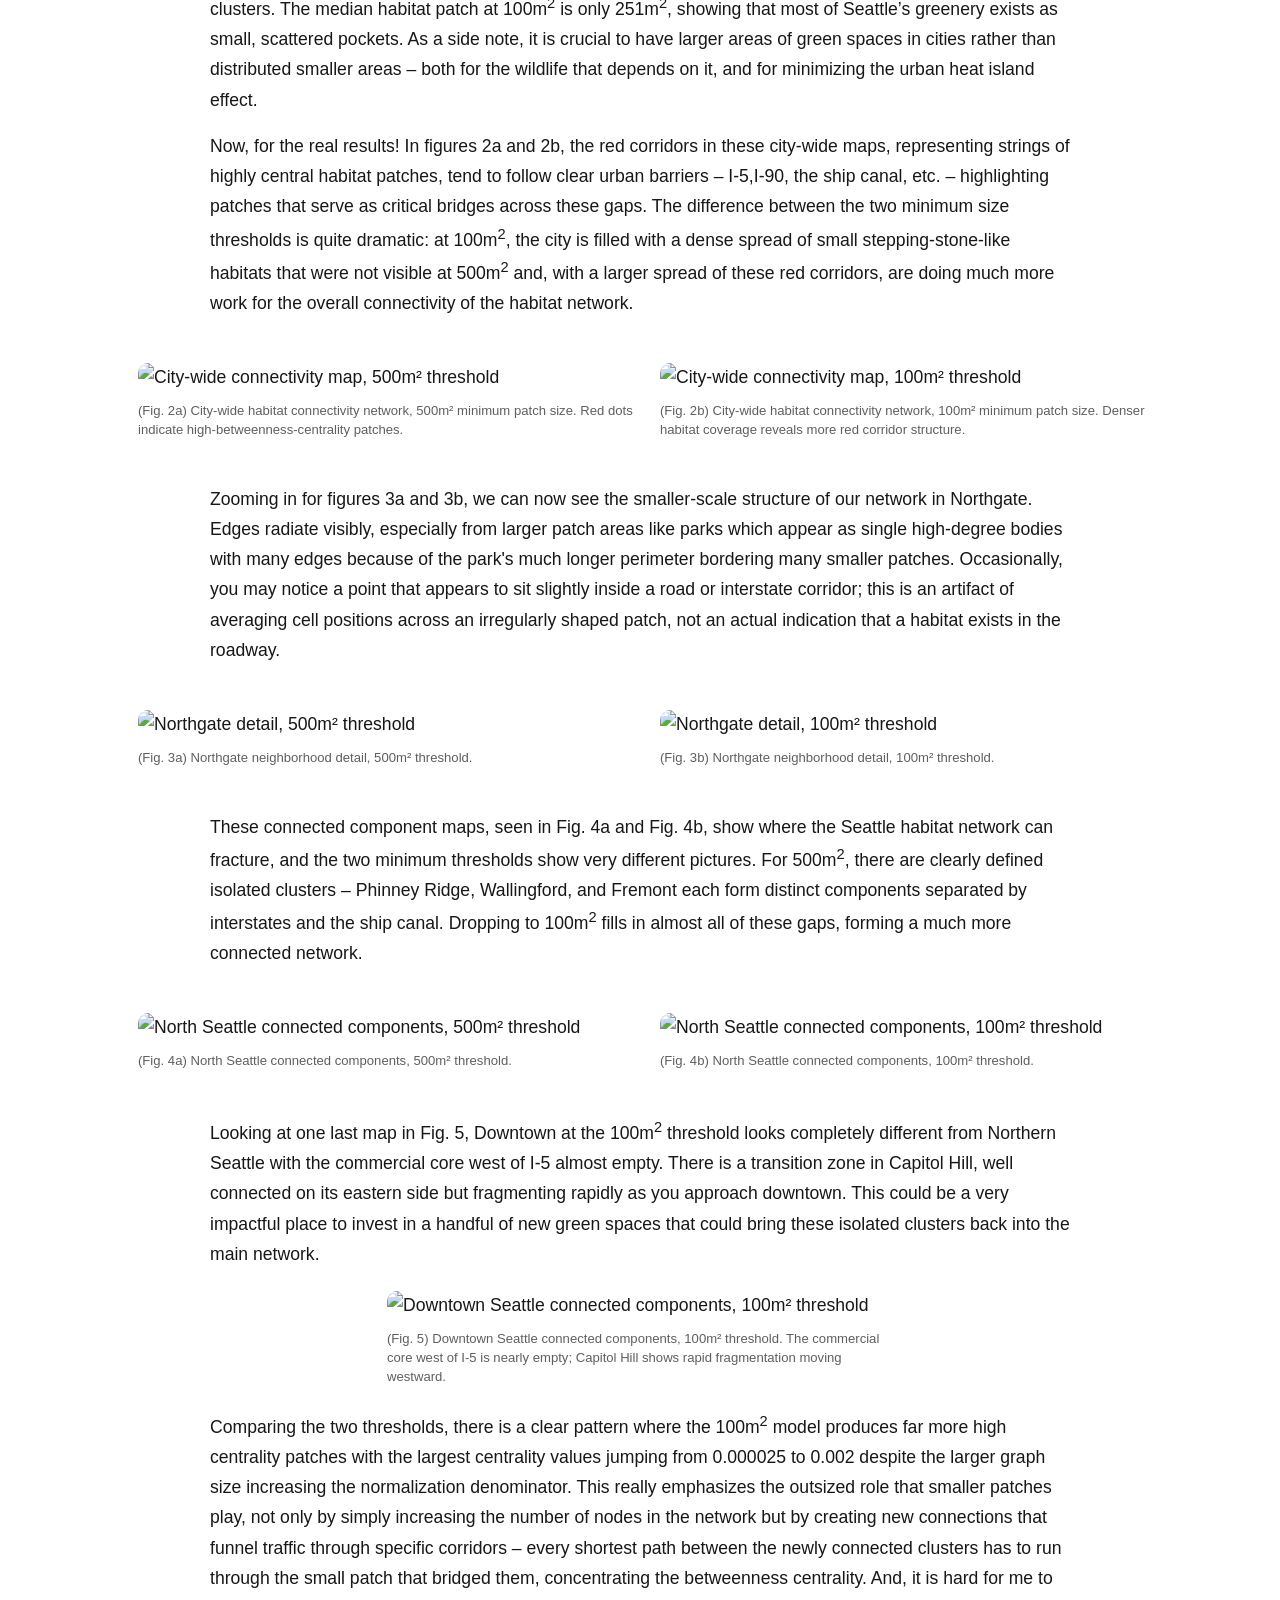
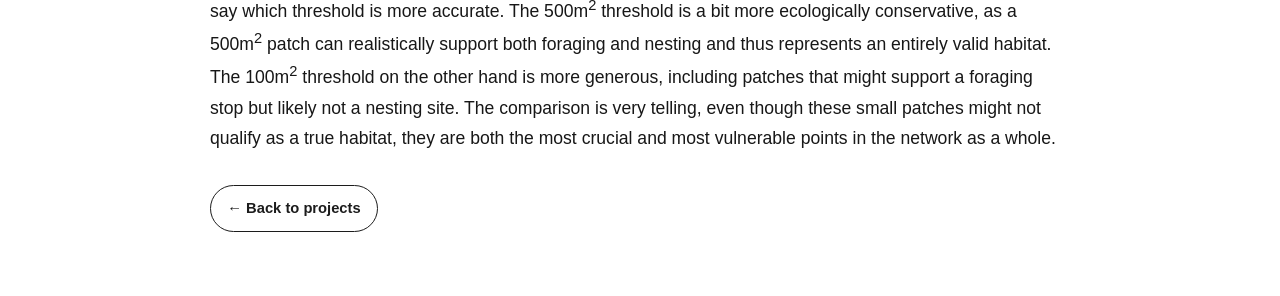
==== commit 2be5cc85: "Spelling errors" ====
--- a/bee-connectivity.html
+++ b/bee-connectivity.html
@@ -38,13 +38,13 @@
               <p class="scope-label">SCOPE</p>
               <dl class="scope-list">
                 <dt>Purpose</dt>
-                <dd>Independent project to build ArcGis and Geospatial skills</dd>
+                <dd>Independent project to build ArcGIS and Geospatial skills</dd>
                 <dt>Length</dt>
                 <dd>1 month</dd>
                 <dt>Status</dt>
                 <dd>Complete, for now!</dd>
                 <dt>Tools</dt>
-                <dd>ArcGIS Pro, Python(Rasterio, NetworkX, MatPlotLib)</dd>
+                <dd>ArcGIS Pro, Python (Rasterio, NetworkX, MatPlotLib)</dd>
               </dl>
             </div>
           </aside>
@@ -80,7 +80,7 @@
                 In ArcGIS, these datasets are then combined (after removing tree cover fragments smaller than 3.5m<sup>2</sup>) into a binary habitat raster where every cell is either classified as bee habitat (1) or non-habitat (Null). This binary raster was then processed with the Region Group tool to assign a unique ID to each contiguous clump of habitat cells, producing over 320,000 distinct habitat patches! A cost surface raster is built from the binary habitat raster, assigning a cost of 1 to each habitat cell, a cost of 3 to other urban features such as streets and open land, and a cost of 100 to building footprints to create flight barriers. I then ran Cost Distance and Cost Allocation, with a maximum accumulated cost-distance of 2,400 cost distance. (800m set the maximum foraging distance, times 3 for the highest possible cost. This is a rather generous foraging distance, as it is possible for social bees like bumble bees to forage from 500m up to 1500m, but solitary, ground nesting bees are much more common to urban areas and only forage from around 100 to 300m. See <a class="cite" href="https://pubmed.ncbi.nlm.nih.gov/17483965/" target="_blank" rel="noopener">Greenleaf et al. (2007)</a> for more bee info!) For any given cell, the cost distance value is the accumulated cost to reach the nearest habitat patch, and the cost allocation value is the ID of that same nearest patch. These four rasters – habitat regions, cost surface, cost allocation, and cost distance – are then exported as GeoTIFFs and brought into Python for further analysis.
               </p>
               <p>
-                My primary analysis tool was NetworkX, a Python package which implements crucial graph algorithms, like Brandes’ algorithm for the betweenness centrality metric and breadth-first search for connected components, in just a few lines. The first step was to filter out patches below a minimum threshold (100 or 500m<sup>2</sup>) to reduce computational load. Then, each surviving patch is reduced to a single centroid point by averaging the row and column positions of all its cells and converting to UTM coordinates with the raster’s affine transform. So each patch is now a single point in a GeoDataFrame with attributes for the patch ID and area. The cost allocation raster is then scanned to find where different patch regions border reach each other, and along the borders the cost distance values from both sides are summed to estimate the total travel cost through the boundary point. Then the minimum cost across all boundary contact points for each pair of habitat patches is kept as the connection weight. Now we can build a NetworkX graph where each node is a centroid and edges are weighted by the minimum crossing cost. Betweenness centrality (a measure of how often a patch lies along the cheapest path between patch pairs, or how “central” it is) and connected components (subnetworks of mutually reachable patches, that are disconnected from other groups) are then computed and merged back onto the GeoDataFrame for visualization.
+                My primary analysis tool was NetworkX, a Python package which implements crucial graph algorithms, like Brandes’ algorithm for the betweenness centrality metric and breadth-first search for connected components, in just a few lines. The first step was to filter out patches below a minimum threshold (100 or 500m<sup>2</sup>) to reduce computational load. Then, each surviving patch is reduced to a single centroid point by averaging the row and column positions of all its cells and converting to UTM coordinates with the raster’s affine transform. So each patch is now a single point in a GeoDataFrame with attributes for the patch ID and area. The cost allocation raster is then scanned to find where different patch regions border each other, and along the borders the cost distance values from both sides are summed to estimate the total travel cost through the boundary point. Then the minimum cost across all boundary contact points for each pair of habitat patches is kept as the connection weight. Now we can build a NetworkX graph where each node is a centroid and edges are weighted by the minimum crossing cost. Betweenness centrality (a measure of how often a patch lies along the cheapest path between patch pairs, or how “central” it is) and connected components (subnetworks of mutually reachable patches, that are disconnected from other groups) are then computed and merged back onto the GeoDataFrame for visualization.
               </p>
             </details>
 
@@ -91,7 +91,7 @@
               <P>
                 For both minimum areas, the patch size distributions shown in figures 1a and 1b follow a steep drop-off with many small patches, and few large ones. At the 500m<sup>2</sup> threshold, about 27,000 habitats are kept, and dropping the minimum size to 100m<sup>2</sup> keeps over 105,500, capturing all the smaller parks and street tree clusters. The median habitat patch at 100m<sup>2</sup> is only 251m<sup>2</sup>, showing that most of Seattle’s greenery exists as small, scattered pockets. As a side note, it is crucial to have larger areas of green spaces in cities rather than distributed smaller areas – both for the wildlife that depends on it, and for minimizing the urban heat island effect.
               </P>
-              <p>Now, for the real results! In figures 2a and 2b, the red corridors in these city-wide maps, representing strings of highly central habitat patches, tend to follow clear urban barriers – I-5,I-90, the ship canal, etc. – highlighting patches that serve as critical bridges across these gaps. The difference between the two minimum size thresholds is quite dramatic: at 100m<sup>2</sup>, the city is filled with a dense spread of small stepping-stone like habitats that were not visible at 500m<sup>2</sup> and, with a larger spread of these red corridors, are doing much more work for the overall connectivity of the habitat network. 
+              <p>Now, for the real results! In figures 2a and 2b, the red corridors in these city-wide maps, representing strings of highly central habitat patches, tend to follow clear urban barriers – I-5,I-90, the ship canal, etc. – highlighting patches that serve as critical bridges across these gaps. The difference between the two minimum size thresholds is quite dramatic: at 100m<sup>2</sup>, the city is filled with a dense spread of small stepping-stone-like habitats that were not visible at 500m<sup>2</sup> and, with a larger spread of these red corridors, are doing much more work for the overall connectivity of the habitat network. 
                 </p>
                 <div class="pj-fig-grid">
                   <figure class="pj-fig-placeholder">
@@ -104,7 +104,7 @@
                   </figure>
                 </div>
                  <p>
-                  Zooming in for figures 3a and 3b, we can now see the smaller-scale structure of our network in Northgate. Edges radiate visibly, especially from larger patch areas like parks which appear as single high-degree bodies with many edges because of the park's much longer perimeter bordering many smaller patches.  Occasionally, you may notice a point that appears to sit slightly inside a road or interstade corridor; this is an artifact of averaging cell positions across an irregularly shaped patch, not an actual indication that a habitat exists in the roadway. 
+                  Zooming in for figures 3a and 3b, we can now see the smaller-scale structure of our network in Northgate. Edges radiate visibly, especially from larger patch areas like parks which appear as single high-degree bodies with many edges because of the park's much longer perimeter bordering many smaller patches.  Occasionally, you may notice a point that appears to sit slightly inside a road or interstate corridor; this is an artifact of averaging cell positions across an irregularly shaped patch, not an actual indication that a habitat exists in the roadway. 
                  </p>
                  <div class="pj-fig-grid">
                    <figure class="pj-fig-placeholder">
@@ -117,7 +117,7 @@
                    </figure>
                  </div>
               <p>
-                These connected component maps, seen in Fig.4a and Fig.4b, show where the Seattle habitat network can fracture, and the two minimum thresholds show very different pictures. For 500m<sup>2</sup>, there are clearly defined isolated clusters -– Phinney Ridge, Wallingford, and Fremont each form distinct components separated by interest and the ship canal. Dropping to 100m<sup>2</sup> fills in almost all of these gaps, forming a much more connected network. 
+                These connected component maps, seen in Fig. 4a and Fig. 4b, show where the Seattle habitat network can fracture, and the two minimum thresholds show very different pictures. For 500m<sup>2</sup>, there are clearly defined isolated clusters – Phinney Ridge, Wallingford, and Fremont each form distinct components separated by interstates and the ship canal. Dropping to 100m<sup>2</sup> fills in almost all of these gaps, forming a much more connected network. 
               </p>
                <div class="pj-fig-grid">
                  <figure class="pj-fig-placeholder">
@@ -130,14 +130,14 @@
                  </figure>
                </div>
               <p>
-                Looking at one last map in Fig. 5, Downtown at the 100m<sup>2</sup> looks completely different from Northern Seattle with the commercial core west of I-5 almost empty. There is a transition zone in Capitol Hill, well connected on its eastern side but fragmenting rapidly as you approach downtown. This could be a very impactful place to invest in a handful of new green spaces that could bring these isolated clusters back into the main network. 
+                Looking at one last map in Fig. 5, Downtown at the 100m<sup>2</sup> threshold looks completely different from Northern Seattle with the commercial core west of I-5 almost empty. There is a transition zone in Capitol Hill, well connected on its eastern side but fragmenting rapidly as you approach downtown. This could be a very impactful place to invest in a handful of new green spaces that could bring these isolated clusters back into the main network. 
               </p>
               <figure class="pj-fig-placeholder" style="max-width:calc(50% + 4.75rem);margin:1.4rem auto;">
                 <img src="assets/Bees/downtown_components_100.png" alt="Downtown Seattle connected components, 100m² threshold" style="width:100%;border-radius:10px;display:block;" />
                 <figcaption>(Fig. 5) Downtown Seattle connected components, 100m² threshold. The commercial core west of I-5 is nearly empty; Capitol Hill shows rapid fragmentation moving westward.</figcaption>
               </figure>
               <p>
-                Comparing the two thresholds, there is a clear pattern where the 100m<sup>2</sup> model produces far more high centrality patches with the largest centrality values jumping from 0.000025 to 0.002 despite the larger graph size increasing the normalization denominator. This really emphasizes the outsized role that smaller patches play, not only by simply increasing the number of does in the network but by creating new connections that funnel traffic through specific corridors – every shortest path between the newly connected clusters has to run through the small patch that bridged them, concentrating the betweenness centrality. And, it is hard for me to say which threshold is more accurate. The 500m<sup>2</sup> threshold is a bit more ecologically conservative, as a 500m<sup>2</sup> patch can realistically support both foraging and nesting and thus represents an entirely valid habit. The 100m<sup>2</sup> threshold on the other hand is more generous, including patches that might support a foraging stop but likely not a nesting site. The comparison is very telling, even though these small patches might not qualify as a true habitat, they are both the most crucial and most vulnerable points in the network as a whole. 
+                Comparing the two thresholds, there is a clear pattern where the 100m<sup>2</sup> model produces far more high centrality patches with the largest centrality values jumping from 0.000025 to 0.002 despite the larger graph size increasing the normalization denominator. This really emphasizes the outsized role that smaller patches play, not only by simply increasing the number of nodes in the network but by creating new connections that funnel traffic through specific corridors – every shortest path between the newly connected clusters has to run through the small patch that bridged them, concentrating the betweenness centrality. And, it is hard for me to say which threshold is more accurate. The 500m<sup>2</sup> threshold is a bit more ecologically conservative, as a 500m<sup>2</sup> patch can realistically support both foraging and nesting and thus represents an entirely valid habitat. The 100m<sup>2</sup> threshold on the other hand is more generous, including patches that might support a foraging stop but likely not a nesting site. The comparison is very telling, even though these small patches might not qualify as a true habitat, they are both the most crucial and most vulnerable points in the network as a whole. 
               </p>
           
 
--- a/styles.css
+++ b/styles.css
@@ -667,6 +667,15 @@
   font-size: 0.95rem;
 }
 
+.cv-org a {
+  color: #4169e1;
+  text-decoration: none;
+}
+
+.cv-org a:hover {
+  text-decoration: underline;
+}
+
 .cv-entry p:last-child {
   margin: 0;
 }
@@ -784,16 +793,8 @@
   min-width: 240px;
   min-height: 64px;
   padding: 1rem 1.6rem;
-  border: 2px solid var(--border);
+  border: 2px solid transparent;
   border-radius: 999px;
-  background: #ffffff;
-  font-weight: 600;
-  font-size: 1rem;
-  transition: box-shadow 200ms, border-color 200ms;
-}
-
-.social-btn-email {
-  border-color: transparent;
   background: linear-gradient(#ffffff, #ffffff) padding-box,
     linear-gradient(
       120deg,
@@ -808,7 +809,12 @@
   background-size: 100% 100%, 280% 280%;
   background-position: 0 0, 0% 50%;
   animation: rainbow-shimmer 3.8s linear infinite;
-}
+  font-weight: 600;
+  font-size: 1rem;
+  transition: color 200ms;
+}
+
+.social-btn-email {}
 
 .contact-location {
   display: inline-flex;
@@ -834,22 +840,7 @@
 }
 
 .social-btn:hover {
-  border-color: transparent;
-  background: linear-gradient(#ffffff, #ffffff) padding-box,
-    linear-gradient(
-        120deg,
-        #ff7a7a,
-        #ffb86b,
-        #ffe56b,
-        #7ee787,
-        #7dd3fc,
-        #c4b5fd,
-        #ff7a7a
-      )
-      border-box;
-  background-size: 100% 100%, 280% 280%;
-  background-position: 0 0, 0% 50%;
-  animation: rainbow-shimmer 3.8s linear infinite;
+  color: #1f1f1f;
 }
 
 .social-btn:hover svg {
@@ -1110,7 +1101,6 @@
 .pj-inner {
   width: min(860px, calc(100% - 10rem));
   margin: 0 auto;
-  padding-left: 1.5rem;
 }
 
 /* Page header: title + lede above the two-column body */
@@ -1133,7 +1123,7 @@
   color: var(--muted);
   font-size: 1.04rem;
   line-height: 1.68;
-  max-width: 640px;
+  max-width: none;
 }
 
 /* Layout: scope box floats top-right, body text wraps beneath it */
@@ -1172,6 +1162,14 @@
 
 .pj-section:last-child {
   margin-bottom: 0;
+}
+
+.pj-subhead {
+  margin: 1.6rem 0 0.5rem;
+  font-size: 1rem;
+  font-weight: 700;
+  color: var(--text);
+  letter-spacing: 0.01em;
 }
 
 .pj-section h2,
@@ -1200,9 +1198,14 @@
 }
 
 /* Toggle / disclosure for processing section */
+.pj-section + .pj-toggle {
+  margin-top: -1.6rem;
+}
+
 .pj-toggle {
   border: none;
   margin-bottom: 1rem;
+  font-family: inherit;
 }
 
 .pj-toggle summary {
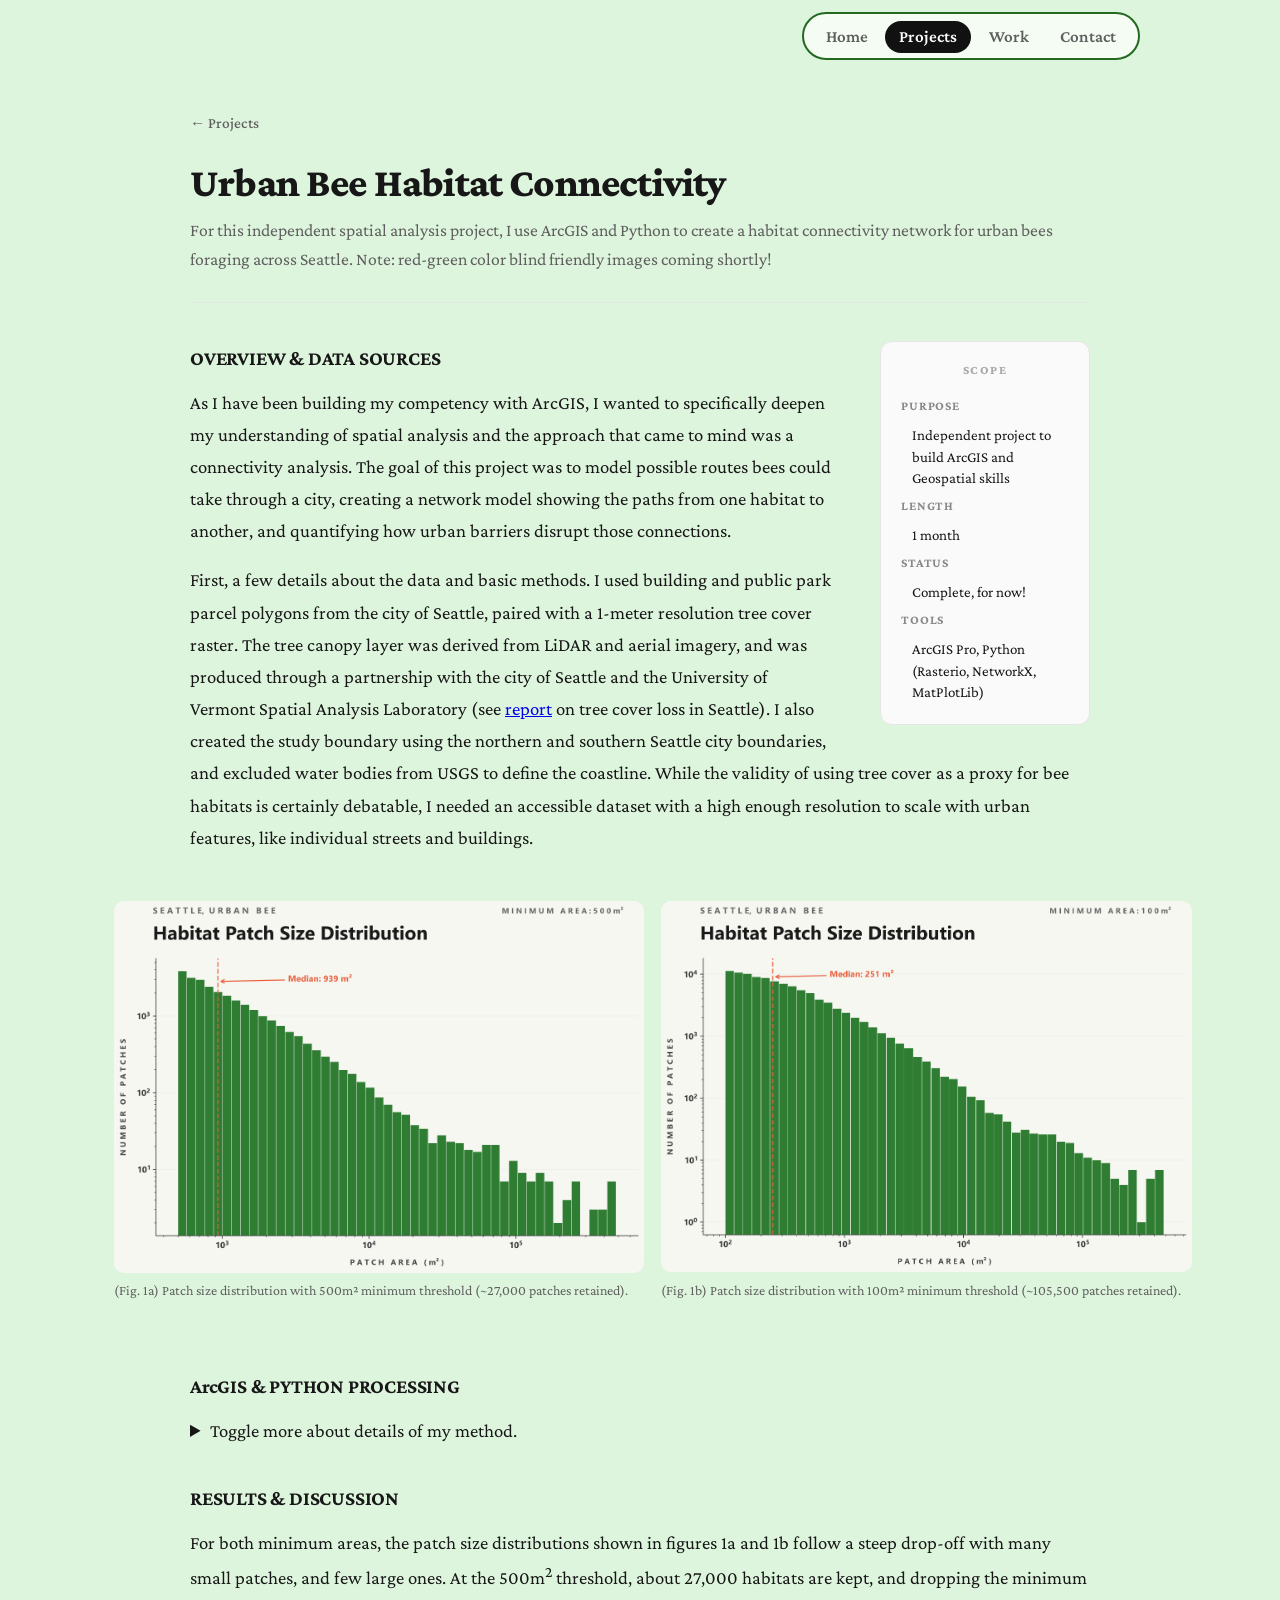
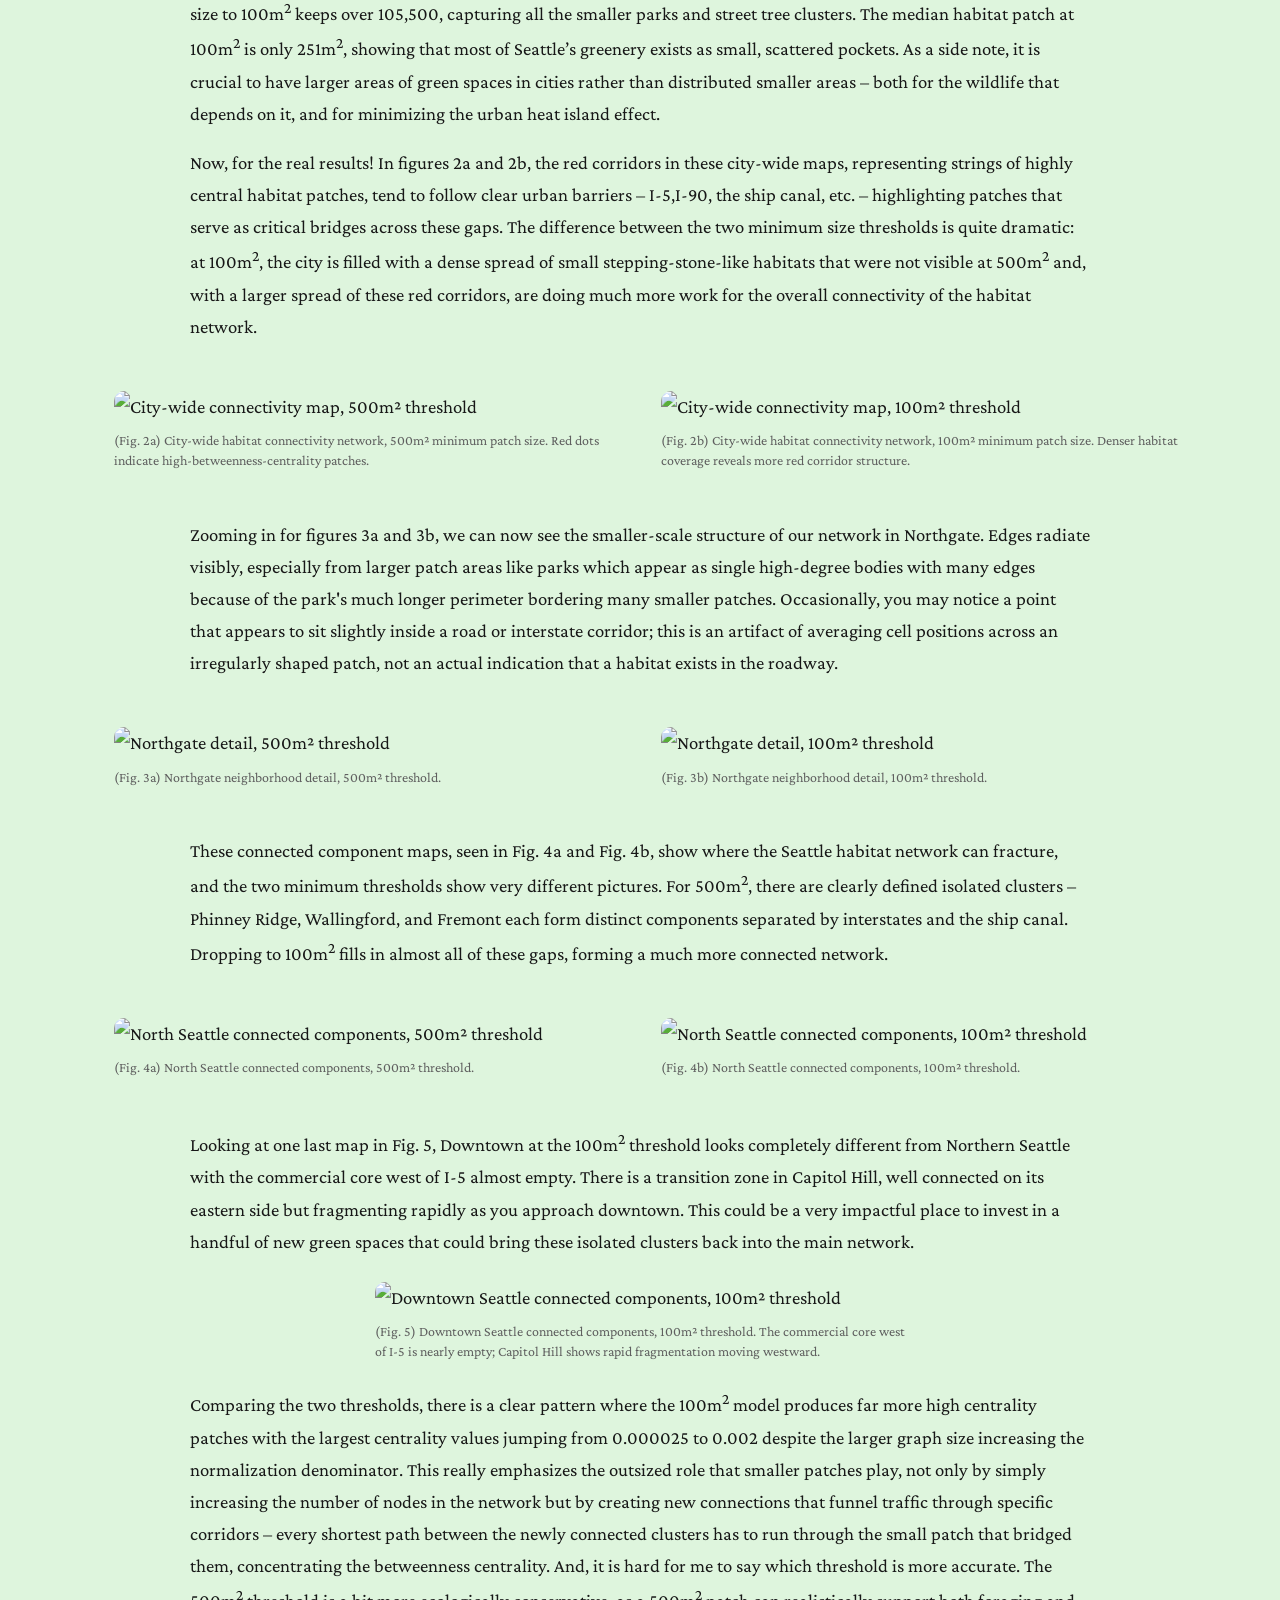
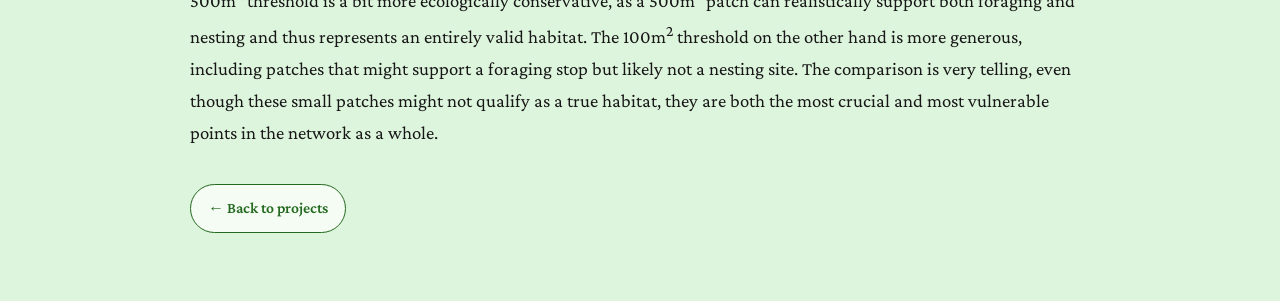
==== commit 23e6b280: "Adding color and changing font" ====
--- a/bee-connectivity.html
+++ b/bee-connectivity.html
@@ -5,6 +5,9 @@
     <meta name="viewport" content="width=device-width,initial-scale=1" />
     <title>Urban Bee Habitat Connectivity | Samantha Hordyk</title>
     <link rel="icon" href="assets/photo.jpeg" type="image/jpeg" />
+    <link rel="preconnect" href="https://fonts.googleapis.com" />
+    <link rel="preconnect" href="https://fonts.gstatic.com" crossorigin />
+    <link href="https://fonts.googleapis.com/css2?family=Crimson+Pro:ital,wght@0,400;0,500;0,600;0,700;0,800;1,400;1,600&display=swap" rel="stylesheet" />
     <link rel="stylesheet" href="styles.css" />
   </head>
   <body>
--- a/styles.css
+++ b/styles.css
@@ -1,6 +1,7 @@
 :root {
-  --bg: #ffffff;
-  --surface: #ffffff;
+  --bg: #def5dd;
+  --green: #23691f;
+  --surface: #f4fcf3;
   --text: #171717;
   --muted: #5f5f5f;
   --accent: #1c1c1c;
@@ -8,17 +9,41 @@
   --border: #e6e6e6;
   --radius: 14px;
   --shadow: 0 2px 8px rgba(0, 0, 0, 0.03);
+  --font: "Crimson Pro", Georgia, "Times New Roman", serif;
 }
 
 * {
   box-sizing: border-box;
 }
 
+button {
+  font-family: inherit;
+}
+
+/* In-text links: same color as surrounding text, faint underline */
+.cv-org a,
+a.cite {
+  color: inherit;
+  text-decoration: underline;
+  text-decoration-thickness: 1px;
+  text-underline-offset: 3px;
+  text-decoration-color: color-mix(in srgb, currentColor 30%, transparent);
+  transition: text-decoration-color 150ms;
+}
+
+.cv-org a:hover,
+a.cite:hover {
+  text-decoration-color: currentColor;
+}
+
+html {
+  font-size: 106.25%; /* 17px rem base; scales all rem sizes proportionally */
+}
+
 body {
   margin: 0;
-  font-family: -apple-system, BlinkMacSystemFont, "SF Pro Text", "SF Pro Display",
-    "Helvetica Neue", Helvetica, Arial, sans-serif;
-  font-size: 110%; /* ~17.6px base */
+  font-family: var(--font);
+  font-size: 110%; /* ~18.7px base */
   line-height: 1.7;
   color: var(--text);
   background: var(--bg);
@@ -31,7 +56,7 @@
 }
 
 .container {
-  width: min(960px, calc(100% - 5rem));
+  width: min(1000px, calc(100% - 4rem));
   margin: 0 auto;
 }
 
@@ -40,7 +65,7 @@
   top: 0;
   z-index: 50;
   backdrop-filter: blur(5px);
-  background: rgba(255, 255, 255, 0.95);
+  background: rgba(222, 245, 221, 0.95);
   border-bottom: none;
 }
 
@@ -62,7 +87,7 @@
   height: 46px;
   border-radius: 50%;
   border: 3px solid #df5252;
-  background: #ffffff;
+  background: var(--surface);
   display: grid;
   place-items: center;
   cursor: pointer;
@@ -85,7 +110,7 @@
   padding: 0.55rem 0.65rem;
   border: 2px solid #e06a6a;
   border-radius: 10px;
-  background: #ffffff;
+  background: var(--surface);
   color: var(--text);
   box-shadow: none;
 }
@@ -133,9 +158,9 @@
   display: flex;
   gap: 0.2rem;
   flex-wrap: wrap;
-  border: 2px solid #d2d2d2;
+  border: 2px solid var(--green);
   border-radius: 999px;
-  background: #ffffff;
+  background: var(--surface);
 }
 
 .nav-links a {
@@ -181,13 +206,13 @@
   align-items: center;
   justify-content: center;
   margin: 0 auto 1.65rem;
-  transform: translateX(-54px);
+  transform: translateX(-34px);
 }
 
 .profile-wrap {
   position: relative;
-  width: 164px;
-  height: 164px;
+  width: 196px;
+  height: 196px;
   margin: 0;
   filter: none;
   transform: translateX(0);
@@ -211,20 +236,21 @@
   display: inline-flex;
   align-items: center;
   justify-content: center;
-  padding: 0.38rem 0.78rem;
+  padding: 0.38rem 0.52rem;
   border-radius: 999px;
   font-size: 0.8rem;
   font-weight: 500;
+  line-height: 1.2;
   margin: 0;
   position: absolute;
-  left: calc(50% + 96px);
+  left: calc(50% + 106px);
   top: 50%;
   transform: translateY(-50%);
 }
 
 .status-pill-rainbow {
   border: 2.5px solid transparent;
-  background: linear-gradient(#ffffff, #ffffff) padding-box,
+  background: linear-gradient(var(--surface), var(--surface)) padding-box,
     linear-gradient(
         120deg,
         #ff7a7a,
@@ -249,8 +275,7 @@
 
 .name {
   margin: 0 0 1.35rem;
-  font-family: -apple-system, BlinkMacSystemFont, "SF Pro Display", "SF Pro Text",
-    "Helvetica Neue", Helvetica, Arial, sans-serif;
+  font-family: var(--font);
   font-size: clamp(2.2rem, 5.4vw, 3.2rem);
   line-height: 1.05;
   letter-spacing: 0.012em;
@@ -298,9 +323,9 @@
 }
 
 .button-outline {
-  border-color: var(--accent);
-  color: var(--accent);
-  background: #fff;
+  border-color: var(--green);
+  color: var(--green);
+  background: var(--surface);
 }
 
 .button-outline:hover {
@@ -312,8 +337,8 @@
   color: var(--text);
   border: 2px solid transparent;
   background: linear-gradient(
-      #ffffff,
-      #ffffff
+      var(--surface),
+      var(--surface)
     )
     padding-box,
     linear-gradient(
@@ -333,14 +358,13 @@
 }
 
 @keyframes rainbow-shimmer {
+  /* With a 280% gradient, 155.556% shifts it exactly one tile width
+     ((280 - 100) * 1.55556 = 280), so the loop restarts seamlessly. */
   0% {
     background-position: 0 0, 0% 50%;
   }
-  50% {
-    background-position: 0 0, 100% 50%;
-  }
   100% {
-    background-position: 0 0, 200% 50%;
+    background-position: 0 0, 155.556% 50%;
   }
 }
 
@@ -350,20 +374,25 @@
 
 .about p,
 .page-intro p,
-.cv-entry p,
-.education-card p,
 .project-detail-copy p,
 .contact-card p {
   color: var(--muted);
 }
 
+.cv-entry p,
+.education-card p,
+.cv-awards-list {
+  color: #222222;
+}
+
 .about p {
-  font-size: 1.16rem;
-  line-height: 1.78;
+  color: #333333;
+  font-size: 1.06rem;
+  line-height: 1.65;
 }
 
 .about {
-  max-width: 780px;
+  max-width: 820px;
   margin-top: 2.1rem;
   margin-bottom: 2.5rem;
   margin-left: auto;
@@ -392,8 +421,8 @@
 
 .projects-page {
   min-height: calc(100vh - 140px);
-  padding-left: 4.5rem;
-  padding-right: 4.5rem;
+  padding-left: 2.5rem;
+  padding-right: 2.5rem;
 }
 
 .projects-stage {
@@ -407,7 +436,7 @@
   display: grid;
   grid-template-columns: repeat(3, minmax(0, 1fr));
   gap: 1.6rem;
-  max-width: 860px;
+  max-width: 940px;
   margin: 0 auto;
 }
 .project-thumb {
@@ -418,19 +447,6 @@
   color: inherit;
   gap: 0.75rem;
   position: relative;
-}
-
-.bee-star {
-  position: absolute;
-  left: -30px;
-  top: -22px;
-  font-size: 56px;
-  color: #fff200;
-  line-height: 1;
-  pointer-events: none;
-  z-index: 1;
-  transform: rotate(-20deg);
-  -webkit-text-stroke: 1px #c9a800;
 }
 
 .project-thumb-media {
@@ -438,7 +454,7 @@
   aspect-ratio: 1 / 1; /* make tiles square */
   overflow: hidden;
   border-radius: 12px;
-  background: #fff;
+  background: var(--surface);
   box-shadow: 0 6px 18px rgba(12,12,12,0.06);
   border: 1.5px solid #e2e8f0;
 }
@@ -471,17 +487,17 @@
   text-align: center;
   font-size: 0.92rem;
   font-weight: 600;
-  color: #ffffff;
+  color: var(--text);
   padding: 0.55rem 1rem;
   border-radius: 12px;
-  background: #c4c4c4;
+  background: var(--surface);
   border: 2px solid transparent;
   width: 100%;
   transition: background 200ms;
 }
 
 .project-thumb:hover .project-thumb-title {
-  background: #b0b0b0;
+  background: #e4f5e2;
 }
 
 /* Add spacing between the intro and the gallery */
@@ -545,13 +561,13 @@
 .cv-layout {
   display: grid;
   gap: 3.2rem;
-  max-width: 820px;
+  max-width: 880px;
   margin-top: 1.2rem;
   margin-bottom: 1.4rem;
   margin-left: auto;
   margin-right: auto;
-  padding-left: 2.5rem;
-  padding-right: 2.5rem;
+  padding-left: 2rem;
+  padding-right: 2rem;
 }
 
 .cv-page-heading {
@@ -571,7 +587,7 @@
   left: 0;
   width: 2.8rem;
   height: 1.5px;
-  background: #cccccc;
+  background: var(--green);
 }
 
 .cv-page-subhead {
@@ -585,7 +601,7 @@
   font-weight: 700;
   letter-spacing: 0.1em;
   text-transform: uppercase;
-  color: #aaaaaa;
+  color: var(--green);
   margin: 0 0 1.8rem;
 }
 
@@ -615,7 +631,7 @@
   width: 13px;
   height: 13px;
   border-radius: 50%;
-  background: #9aabb8;
+  background: var(--green);
   box-shadow: 0 1px 3px rgba(0,0,0,0.18);
   z-index: 1;
 }
@@ -628,7 +644,7 @@
   top: 16px;
   bottom: 0;
   width: 1.5px;
-  background: #dedede;
+  background: var(--green);
 }
 
 .cv-entry:last-child {
@@ -647,33 +663,34 @@
 .cv-entry-head h3,
 .education-head h3 {
   margin: 0;
-  font-size: 1.06rem;
-  font-weight: 700;
+  font-size: 1.2rem;
+  font-weight: 800;
 }
 
 .cv-entry-head span,
 .education-head span {
-  color: #aaaaaa;
+  color: var(--green);
   font-size: 0.88rem;
   font-weight: 500;
   white-space: nowrap;
   flex-shrink: 0;
 }
 
-.cv-org {
+/* p.cv-org so it outranks the .cv-entry p / .education-card p text colors */
+p.cv-org {
   margin: 0 0 0.4rem;
-  color: #7a8fa6;
-  font-weight: 800;
+  color: var(--green);
+  font-weight: 600;
   font-size: 0.95rem;
 }
 
-.cv-org a {
-  color: #4169e1;
-  text-decoration: none;
-}
-
-.cv-org a:hover {
-  text-decoration: underline;
+/* Work entries: title 1.2rem > company > description > dates 0.88rem */
+.cv-entry p {
+  font-size: 1rem;
+}
+
+.cv-entry p.cv-org {
+  font-size: 1.06rem;
 }
 
 .cv-entry p:last-child {
@@ -683,20 +700,20 @@
 .education-grid {
   display: grid;
   grid-template-columns: repeat(2, minmax(0, 1fr));
-  gap: 1rem;
+  gap: 1.2rem;
 }
 
 .education-card {
   border: 1px solid var(--border);
   border-radius: 12px;
-  padding: 1rem;
-  background: #ffffff;
+  padding: 1.25rem;
+  background: var(--surface);
   box-shadow: none;
 }
 
 .education-card p {
   margin: 0.4rem 0 0;
-  font-size: 0.88rem;
+  font-size: 0.95rem;
 }
 
 .cv-awards {
@@ -712,13 +729,13 @@
 
 .cv-awards-list {
   margin: 0;
-  color: var(--muted);
   font-size: 0.95rem;
   line-height: 1.9;
   text-align: center;
 }
 
 .contact-page {
+  width: min(960px, calc(100% - 5rem)); /* keep contact page at its original width */
   padding-left: 2.5rem;
   padding-right: 2.5rem;
 }
@@ -795,7 +812,7 @@
   padding: 1rem 1.6rem;
   border: 2px solid transparent;
   border-radius: 999px;
-  background: linear-gradient(#ffffff, #ffffff) padding-box,
+  background: linear-gradient(var(--surface), var(--surface)) padding-box,
     linear-gradient(
       120deg,
       #ff7a7a,
@@ -816,6 +833,18 @@
 
 .social-btn-email {}
 
+.contact-grid {
+  display: grid;
+  grid-template-columns: repeat(2, 1fr);
+  gap: 0.8rem;
+}
+
+@media (max-width: 600px) {
+  .contact-grid {
+    grid-template-columns: 1fr;
+  }
+}
+
 .contact-location {
   display: inline-flex;
   align-items: center;
@@ -855,7 +884,7 @@
   padding: 0.45rem 1rem;
   border-radius: 999px;
   border: 2px solid transparent;
-  background: linear-gradient(#ffffff, #ffffff) padding-box,
+  background: linear-gradient(var(--surface), var(--surface)) padding-box,
     linear-gradient(
       120deg,
       #ff7a7a,
@@ -918,7 +947,7 @@
   padding: 0.62rem 1rem;
   border-radius: 999px;
   border: 1px solid var(--border);
-  background: #ffffff;
+  background: var(--surface);
   color: var(--accent);
   font-size: 0.9rem;
   font-weight: 700;
@@ -936,7 +965,7 @@
 
 .site-footer {
   border-top: 1px solid var(--border);
-  background: #ffffff;
+  background: var(--surface);
 }
 
 .footer-wrap {
@@ -1099,7 +1128,7 @@
 
 /* Inner content — narrower than the default container for bigger side margins */
 .pj-inner {
-  width: min(860px, calc(100% - 10rem));
+  width: min(900px, calc(100% - 8rem));
   margin: 0 auto;
 }
 
@@ -1254,15 +1283,7 @@
 
 /* Inline academic citations */
 a.cite {
-  color: inherit;
-  text-decoration: none;
-  border-bottom: 1px solid currentColor;
-  opacity: 0.75;
   font-style: italic;
-}
-
-a.cite:hover {
-  opacity: 1;
 }
 
 /* Figure wrapper — used for both real images and placeholders */
@@ -1383,7 +1404,7 @@
   position: relative;
   width: min(920px, calc(100% - 3rem));
   max-height: calc(100vh - 4rem);
-  background: #fff;
+  background: var(--surface);
   border-radius: 12px;
   box-shadow: 0 18px 50px rgba(0,0,0,0.35);
   overflow: auto;
